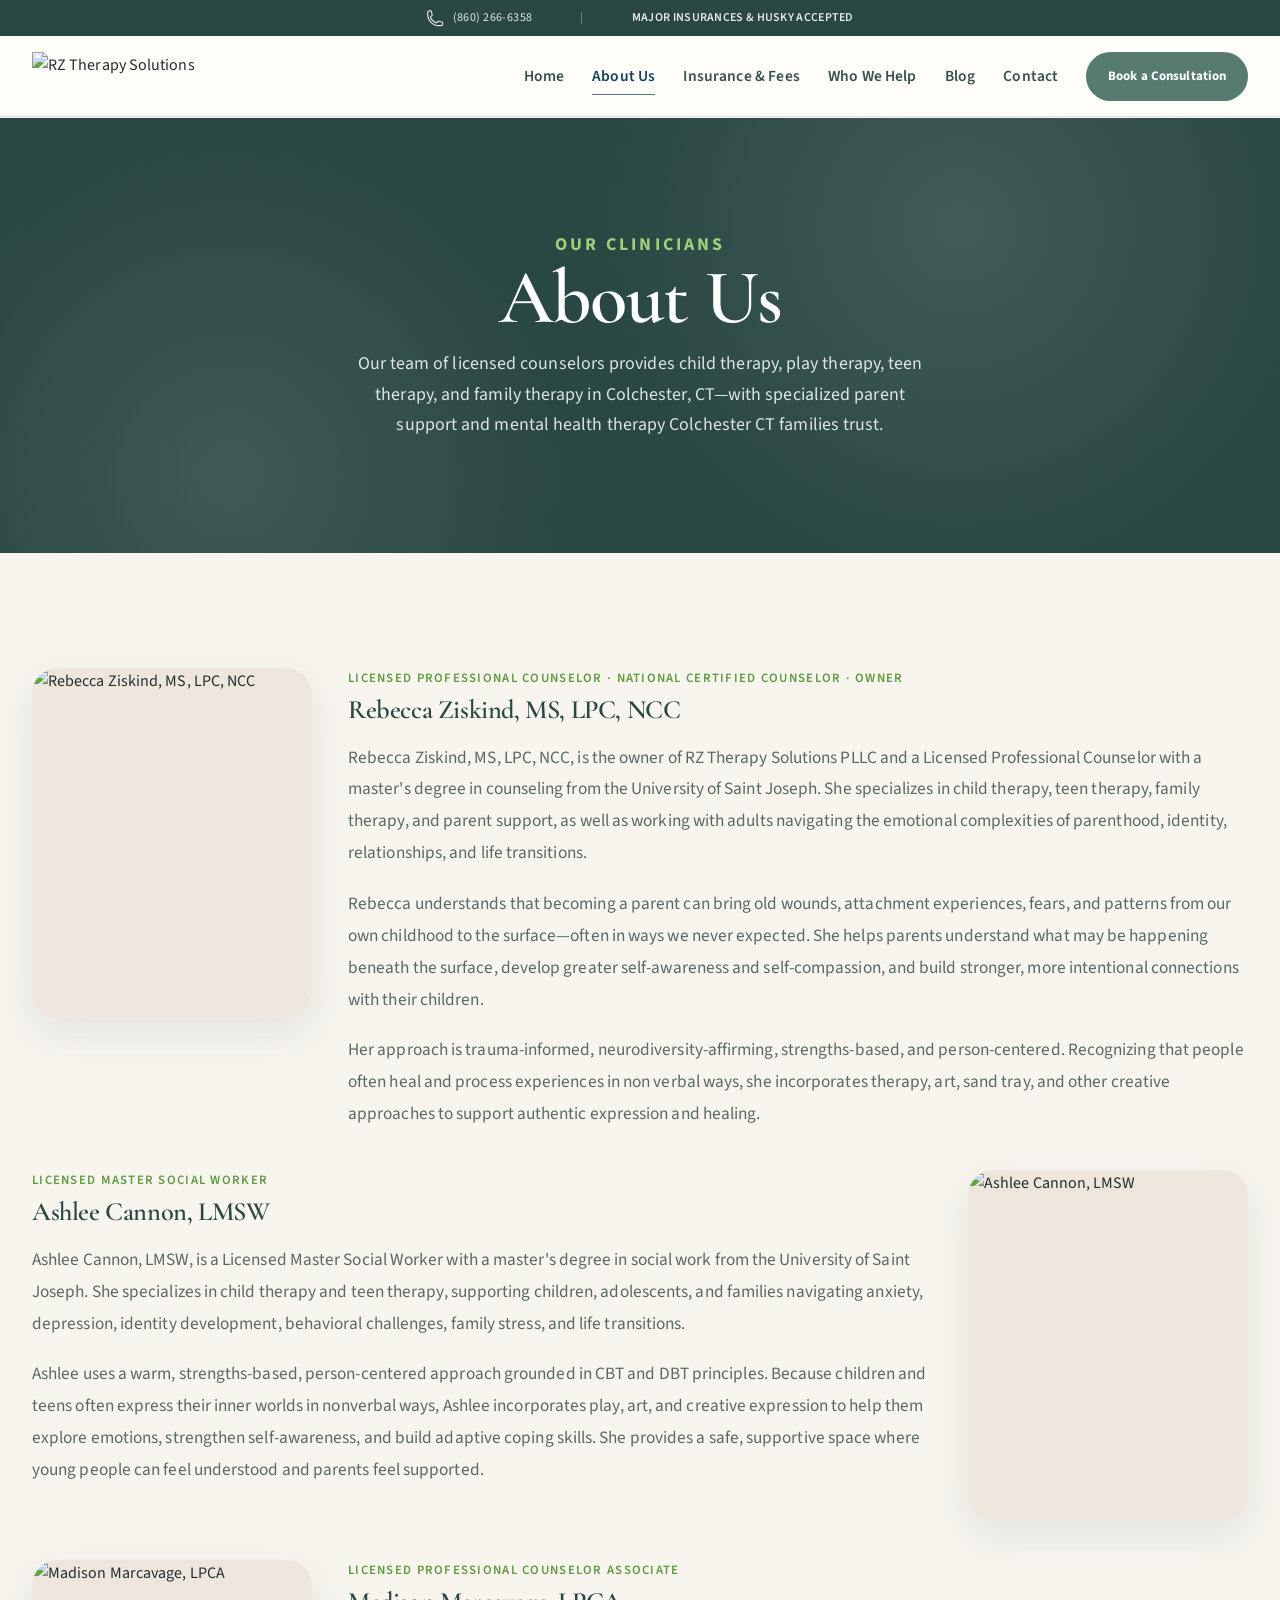
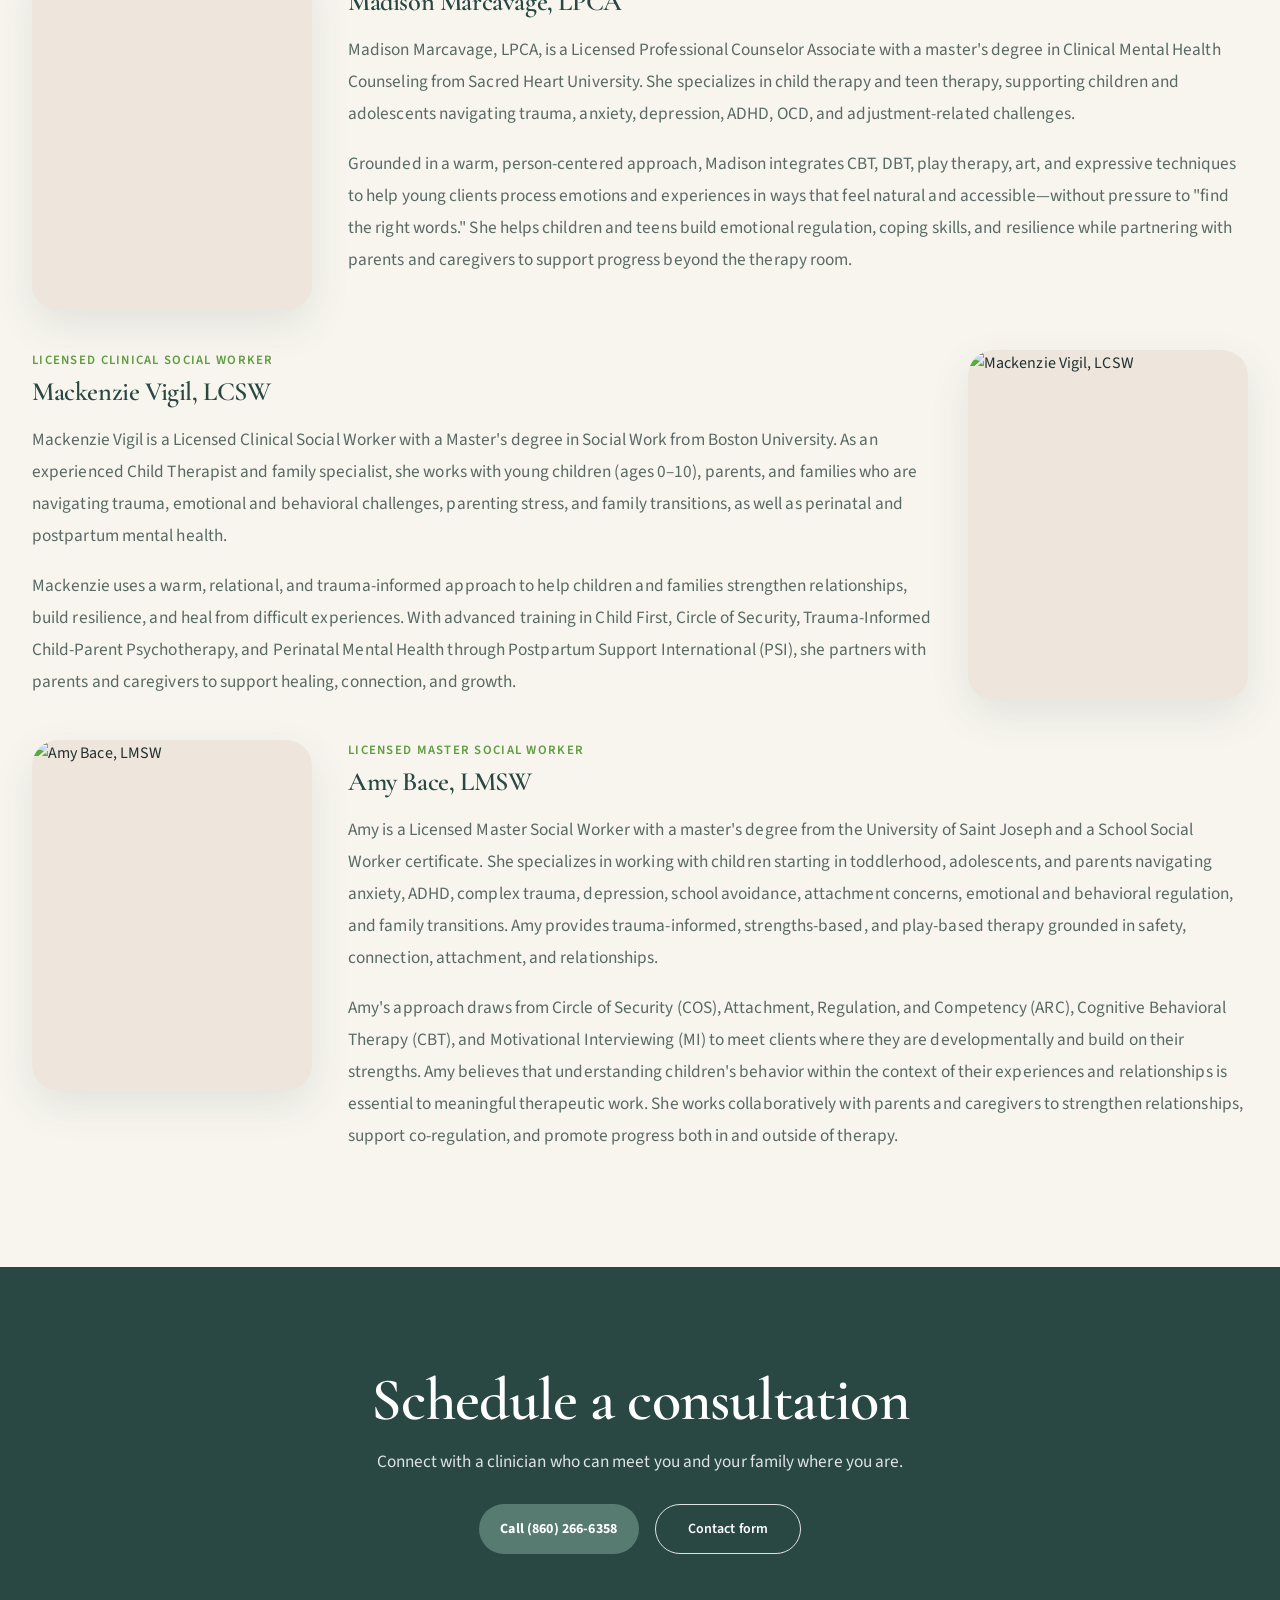
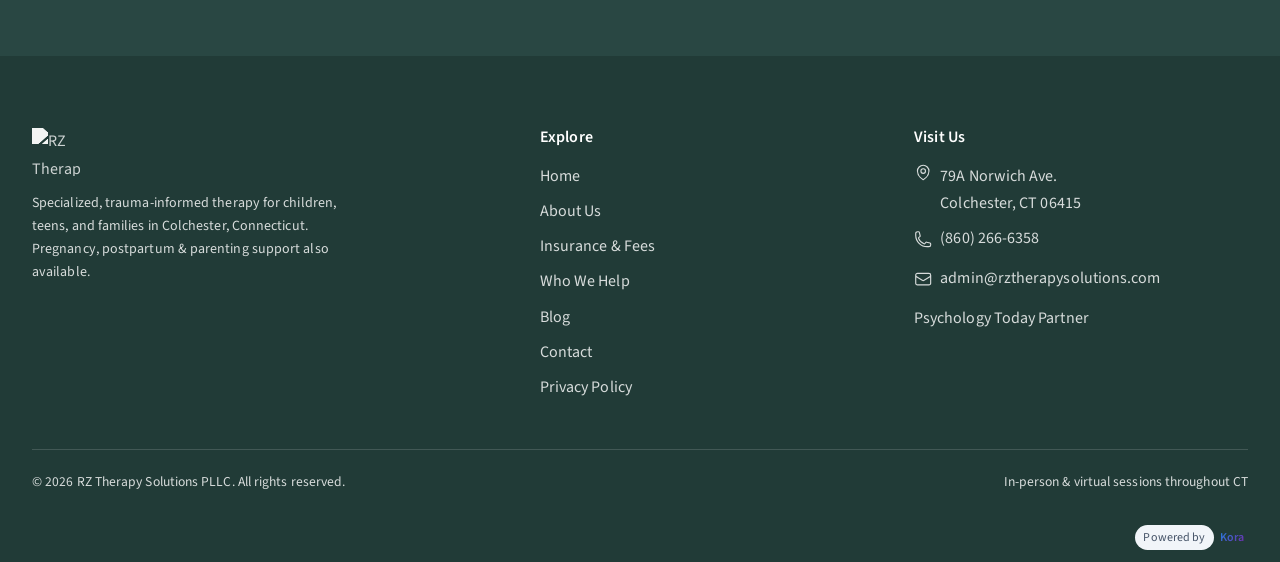
==== about-us.html @ c1f8d1e4 "Agent V2 website edit" ====
<!DOCTYPE html>

<html lang="en">
<head>
<!-- KORA_TRACKING_GTM_HEAD_START -->
<!-- Google Tag Manager -->
<script>(function(w,d,s,l,i){w[l]=w[l]||[];w[l].push({'gtm.start':
new Date().getTime(),event:'gtm.js'});var f=d.getElementsByTagName(s)[0],
j=d.createElement(s),dl=l!='dataLayer'?'&l='+l:'';j.async=true;j.src=
'https://www.googletagmanager.com/gtm.js?id='+i+dl;f.parentNode.insertBefore(j,f);
})(window,document,'script','dataLayer','GTM-NBJJ2HQS');</script>
<!-- End Google Tag Manager -->
<!-- KORA_TRACKING_GTM_HEAD_END -->

<meta charset="utf-8"/>
<meta content="width=device-width, initial-scale=1.0" name="viewport"/>
<title>About Our Therapists | Child &amp; Teen Therapy Specialists Colchester CT | RZ Therapy Solutions</title>
<meta content="Meet Rebecca Ziskind, LPC and our team of child, teen, and family therapists in Colchester, CT. Play therapy, ADHD, trauma &amp; parent support specialists." name="description"/>
<meta content="Child Therapist, Child Therapy, Play Therapy, Child Therapist in Connecticut, Child Therapist Colchester CT, Teen Therapy, Teen Therapist, Family Therapy, Parent Support, Anxiety Therapy for Children, ADHD Therapy for Children, Trauma Therapy for Children, Emotional Regulation Therapy, Behavioral Therapy for Children, Child Anxiety Therapist, Autism / Neurodiversity Affirming Therapy, Attachment Therapy for Children and Families, Parenting Support / Parenting Therapy, Child and Adolescent Therapist, Mental Health Therapy Colchester CT" name="keywords"/>
<meta content="RZ Therapy Solutions PLLC" name="author"/>
<meta content="index, follow, max-image-preview:large, max-snippet:-1, max-video-preview:-1" name="googlebot"/>
<meta content="#11425e" name="theme-color"/>
<meta content="US-CT" name="geo.region"/>
<meta content="Colchester" name="geo.placename"/>
<meta content="41.575021;-72.332254" name="geo.position"/>
<meta content="41.575021, -72.332254" name="ICBM"/>
<meta content="website" property="og:type"/>
<meta content="RZ Therapy Solutions" property="og:site_name"/>
<meta content="en_US" property="og:locale"/>
<meta content="About Our Clinicians | Child &amp; Teen Therapy Specialists | RZ Therapy Solutions" property="og:title"/>
<meta content="Meet our licensed therapists specializing in child &amp; teen therapy, play therapy, CCPT, CPP, CBT, and family counseling in Colchester, Connecticut." property="og:description"/>
<meta content="https://quseprdus1.blob.core.windows.net/kora-business-images/user-media/23dcfa31-7f3c-4bb3-9e20-6efd0b39302b/de8c94d8-887e-4625-825f-ec262dbc28df/1785749225_0rnelf.png" property="og:image"/>
<meta content="About Our Clinicians | RZ Therapy Solutions Colchester, CT" property="og:image:alt"/>
<meta content="summary_large_image" name="twitter:card"/>
<meta content="About Our Clinicians | Child &amp; Teen Therapy Specialists | RZ Therapy Solutions" name="twitter:title"/>
<meta content="Meet our licensed therapists specializing in child &amp; teen therapy, play therapy, CCPT, CPP, CBT, and family counseling in Colchester, Connecticut." name="twitter:description"/>
<meta content="https://quseprdus1.blob.core.windows.net/kora-business-images/user-media/23dcfa31-7f3c-4bb3-9e20-6efd0b39302b/de8c94d8-887e-4625-825f-ec262dbc28df/1785749225_0rnelf.png" name="twitter:image"/>
<link href="assets/styles.css" rel="stylesheet"/>
<link href="assets/site.css" rel="stylesheet"/>
<link href="assets/premium.css" rel="stylesheet"/>
<script type="application/ld+json">{
  "@context": "https://schema.org",
  "@type": "WebPage",
  "name": "About Our Therapists | LPC Team in Colchester, CT | RZ Therapy Solutions",
  "description": "Meet Rebecca Ziskind, LPC and the RZ Therapy Solutions team—licensed counselors for children, teens, adults & families in Colchester, CT.",
  "isPartOf": {
    "@type": "WebSite",
    "name": "RZ Therapy Solutions"
  }
}</script>
<script type="application/ld+json">
{
  "@context": "https://schema.org",
  "@type": "BreadcrumbList",
  "itemListElement": [
    {
      "@type": "ListItem",
      "position": 1,
      "name": "Home",
      "item": "https://rztherapysolutions.com/"
    },
    {
      "@type": "ListItem",
      "position": 2,
      "name": "About Us",
      "item": "https://rztherapysolutions.com/about-us"
    }
  ]
}
  </script>
<!-- KORA_GOOGLE_FONTS_START -->
<link rel="preconnect" href="https://fonts.googleapis.com">
<link rel="preconnect" href="https://fonts.gstatic.com" crossorigin>
<link rel="preload" as="style" href="https://fonts.googleapis.com/css2?family=Cormorant+Garamond:wght@400;600;700&amp;family=Source+Sans+3:wght@400;600;700&amp;display=swap" onload="this.onload=null;this.rel='stylesheet'">
<noscript><link rel="stylesheet" href="https://fonts.googleapis.com/css2?family=Cormorant+Garamond:wght@400;600;700&amp;family=Source+Sans+3:wght@400;600;700&amp;display=swap"></noscript>
<!-- KORA_GOOGLE_FONTS_END -->
<link href="https://rztherapysolutions.com/about-us" rel="canonical"/><meta content="https://rztherapysolutions.com/about-us" property="og:url"/>

</link></link><!-- KORA_FAVICON_START -->
<link href="https://quseprdus1.blob.core.windows.net/kora-business-images/user-media/23dcfa31-7f3c-4bb3-9e20-6efd0b39302b/de8c94d8-887e-4625-825f-ec262dbc28df/1785749225_0rnelf.png" rel="icon" type="image/png"/>
<link href="https://quseprdus1.blob.core.windows.net/kora-business-images/user-media/23dcfa31-7f3c-4bb3-9e20-6efd0b39302b/de8c94d8-887e-4625-825f-ec262dbc28df/1785749225_0rnelf.png" rel="apple-touch-icon"/>
<!-- KORA_FAVICON_END -->
</head>
<body data-page="about">
<a class="sr-only" href="#main-content">Skip to main content</a>
<header class="site-header">
<div class="top-bar py-2 px-4" style="display:block!important;visibility:visible!important;">
<div class="max-w-7xl mx-auto flex items-center justify-center gap-x-10 gap-y-1 flex-wrap text-center">
<a class="inline-flex items-center gap-2" href="tel:+18602666358">
<svg aria-hidden="true" class="icon icon-sm" fill="none" stroke="currentColor" stroke-width="1.5" viewbox="0 0 24 24" xmlns="http://www.w3.org/2000/svg"><path d="M2.25 6.75c0 8.284 6.716 15 15 15h2.25a2.25 2.25 0 002.25-2.25v-1.372c0-.516-.351-.966-.852-1.091l-4.423-1.106c-.44-.11-.902.055-1.173.417l-.97 1.293c-.282.376-.769.542-1.21.38a12.035 12.035 0 01-7.143-7.143c-.162-.441.004-.928.38-1.21l1.293-.97c.363-.271.527-.734.417-1.173L6.963 3.102a1.125 1.125 0 00-1.091-.852H4.5A2.25 2.25 0 002.25 4.5v2.25z" stroke-linecap="round" stroke-linejoin="round"></path></svg>
(860) 266-6358</a>
<span aria-hidden="true" class="top-bar__sep" style="padding-inline:0.5rem;">|</span>
<span class="inline-flex items-center gap-2 font-semibold uppercase tracking-wide">Major Insurances &amp; Husky Accepted</span>
</div>
</div>
<nav aria-label="Main navigation" class="navbar" id="navbar">
<div class="max-w-7xl mx-auto px-4 sm:px-6 lg:px-8">
<div class="navbar-inner flex justify-between items-center">
<a aria-label="RZ Therapy Solutions Home" class="flex items-center" href="index.html">
<img alt="RZ Therapy Solutions" class="header-logo" decoding="async" height="50" loading="eager" src="https://quseprdus1.blob.core.windows.net/kora-business-images/user-media/23dcfa31-7f3c-4bb3-9e20-6efd0b39302b/de8c94d8-887e-4625-825f-ec262dbc28df/1785749217_ldwv6t.png" width="200"/>
</a>
<div class="hidden lg:flex items-center gap-1">
<a class="nav-link px-3 py-2" data-nav="home" href="index.html">Home</a>
<a class="nav-link px-3 py-2 is-active" data-nav="about" href="about-us.html">About Us</a>
<a class="nav-link px-3 py-2" data-nav="information" href="information.html">Insurance &amp; Fees</a>
<a class="nav-link px-3 py-2" data-nav="who-we-help" href="who-we-help.html">Who We Help</a>
<a class="nav-link px-3 py-2" data-nav="blog" href="blog.html">Blog</a>
<a class="nav-link px-3 py-2" data-nav="contact" href="contact.html">Contact</a>
<a class="btn-accent nav-cta ml-3" href="https://docs.google.com/forms/d/e/1FAIpQLSfF6zuo5ClGjlwm2CaCrw7qUr3ugqIcCNRwfdNCmj_59zuRsg/viewform" rel="noopener noreferrer" target="_blank">Book a Consultation</a>
</div>
<button aria-label="Open menu" class="lg:hidden text-brand-primary p-2" id="mobile-menu-btn" type="button">
<svg aria-hidden="true" class="icon icon-lg" fill="none" stroke="currentColor" stroke-width="1.5" viewbox="0 0 24 24" xmlns="http://www.w3.org/2000/svg"><path d="M3.75 6.75h16.5M3.75 12h16.5m-16.5 5.25h16.5" stroke-linecap="round" stroke-linejoin="round"></path></svg>
</button>
</div>
</div>
</nav>
</header>
<div aria-hidden="true" class="mobile-menu fixed top-0 right-0 w-80 h-full lg:hidden" id="mobile-menu">
<div class="mobile-menu__panel">
<button aria-label="Close menu" class="mobile-menu__close text-brand-primary" id="close-menu-btn" type="button">
<svg aria-hidden="true" class="icon icon-lg" fill="none" stroke="currentColor" stroke-width="1.5" viewbox="0 0 24 24" xmlns="http://www.w3.org/2000/svg"><path d="M6 18 18 6M6 6l12 12" stroke-linecap="round" stroke-linejoin="round"></path></svg>
</button>
<nav aria-label="Mobile navigation" class="mobile-menu__nav">
<a class="mobile-menu__link" data-nav="home" href="index.html">Home</a>
<a class="mobile-menu__link is-active" data-nav="about" href="about-us.html">About Us</a>
<a class="mobile-menu__link" data-nav="information" href="information.html">Insurance &amp; Fees</a>
<a class="mobile-menu__link" data-nav="who-we-help" href="who-we-help.html">Who We Help</a>
<a class="mobile-menu__link" data-nav="blog" href="blog.html">Blog</a>
<a class="mobile-menu__link" data-nav="contact" href="contact.html">Contact</a>
<a class="btn-accent text-center mt-6 px-6 py-3 font-semibold" href="https://docs.google.com/forms/d/e/1FAIpQLSfF6zuo5ClGjlwm2CaCrw7qUr3ugqIcCNRwfdNCmj_59zuRsg/viewform" rel="noopener noreferrer" target="_blank">Book a Consultation</a>
<a class="block text-center mt-3 px-6 py-2 text-brand-primary" href="mailto:admin@rztherapysolutions.com">admin@rztherapysolutions.com</a>
</nav>
</div>
</div>
<div aria-hidden="true" class="mobile-overlay fixed inset-0 hidden" id="mobile-overlay"></div>
<main id="main-content">
<header class="page-hero">
<div class="section-inner">
<p class="section-eyebrow" style="color:#9fd07a">Our clinicians</p>
<h1>About Us</h1>
<p>Our team of licensed counselors provides child therapy, play therapy, teen therapy, and family therapy in Colchester, CT—with specialized parent support and mental health therapy Colchester CT families trust.</p>
</div>
</header>
<section class="section-padding bg-soft">
<div class="section-inner team-grid">
<article class="team-member fade-in">
<div class="team-member__photo">
<img alt="Rebecca Ziskind, MS, LPC, NCC" decoding="async" height="500" loading="eager" src="https://quseprdus1.blob.core.windows.net/kora-business-images/user-media/23dcfa31-7f3c-4bb3-9e20-6efd0b39302b/de8c94d8-887e-4625-825f-ec262dbc28df/1785749248_jcb5bd.jpg" width="400"/>
</div>
<div>
<p class="team-member__role">Licensed Professional Counselor · National Certified Counselor · Owner</p>
<h2 class="team-member__name">Rebecca Ziskind, MS, LPC, NCC</h2>
<div class="team-member__bio prose-rz">
<p>Rebecca Ziskind, MS, LPC, NCC, is the owner of RZ Therapy Solutions PLLC and a Licensed Professional Counselor with a master's degree in counseling from the University of Saint Joseph. She specializes in child therapy, teen therapy, family therapy, and parent support, as well as working with adults navigating the emotional complexities of parenthood, identity, relationships, and life transitions.</p>
<p>Rebecca understands that becoming a parent can bring old wounds, attachment experiences, fears, and patterns from our own childhood to the surface—often in ways we never expected. She helps parents understand what may be happening beneath the surface, develop greater self-awareness and self-compassion, and build stronger, more intentional connections with their children.</p>
<p>Her approach is trauma-informed, neurodiversity-affirming, strengths-based, and person-centered. Recognizing that people often heal and process experiences in non verbal ways, she incorporates therapy, art, sand tray, and other creative approaches to support authentic expression and healing.</p>
</div>
</div>
</article>
<article class="team-member team-member--reverse fade-in">
<div class="team-member__photo">
<img alt="Ashlee Cannon, LMSW" decoding="async" height="500" loading="lazy" src="https://quseprdus1.blob.core.windows.net/kora-business-images/user-media/23dcfa31-7f3c-4bb3-9e20-6efd0b39302b/de8c94d8-887e-4625-825f-ec262dbc28df/1785749230_nac9is.jpg" width="400"/>
</div>
<div>
<p class="team-member__role">Licensed Master Social Worker</p>
<h2 class="team-member__name">Ashlee Cannon, LMSW</h2>
<div class="team-member__bio prose-rz">
<p>Ashlee Cannon, LMSW, is a Licensed Master Social Worker with a master's degree in social work from the University of Saint Joseph. She specializes in child therapy and teen therapy, supporting children, adolescents, and families navigating anxiety, depression, identity development, behavioral challenges, family stress, and life transitions.</p>
<p>Ashlee uses a warm, strengths-based, person-centered approach grounded in CBT and DBT principles. Because children and teens often express their inner worlds in nonverbal ways, Ashlee incorporates play, art, and creative expression to help them explore emotions, strengthen self-awareness, and build adaptive coping skills. She provides a safe, supportive space where young people can feel understood and parents feel supported.</p>
</div>
</div>
</article>
<article class="team-member fade-in">
<div class="team-member__photo">
<img alt="Madison Marcavage, LPCA" decoding="async" height="500" loading="lazy" src="https://quseprdus1.blob.core.windows.net/kora-business-images/user-media/23dcfa31-7f3c-4bb3-9e20-6efd0b39302b/de8c94d8-887e-4625-825f-ec262dbc28df/1785749242_42jrnd.jpg" width="400"/>
</div>
<div>
<p class="team-member__role">Licensed Professional Counselor Associate</p>
<h2 class="team-member__name">Madison Marcavage, LPCA</h2>
<div class="team-member__bio prose-rz">
<p>Madison Marcavage, LPCA, is a Licensed Professional Counselor Associate with a master's degree in Clinical Mental Health Counseling from Sacred Heart University. She specializes in child therapy and teen therapy, supporting children and adolescents navigating trauma, anxiety, depression, ADHD, OCD, and adjustment-related challenges.</p>
<p>Grounded in a warm, person-centered approach, Madison integrates CBT, DBT, play therapy, art, and expressive techniques to help young clients process emotions and experiences in ways that feel natural and accessible—without pressure to "find the right words." She helps children and teens build emotional regulation, coping skills, and resilience while partnering with parents and caregivers to support progress beyond the therapy room.</p>
</div>
</div>
</article>
<article class="team-member team-member--reverse fade-in">
<div class="team-member__photo">
<img alt="Mackenzie Vigil, LCSW" decoding="async" height="500" loading="lazy" src="https://quseprdus1.blob.core.windows.net/kora-business-images/user-media/23dcfa31-7f3c-4bb3-9e20-6efd0b39302b/de8c94d8-887e-4625-825f-ec262dbc28df/1785749237_h22kj5.jpg" width="400"/>
</div>
<div>
<p class="team-member__role">Licensed Clinical Social Worker</p>
<h2 class="team-member__name">Mackenzie Vigil, LCSW</h2>
<div class="team-member__bio prose-rz">
<p>Mackenzie Vigil is a Licensed Clinical Social Worker with a Master's degree in Social Work from Boston University. As an experienced Child Therapist and family specialist, she works with young children (ages 0–10), parents, and families who are navigating trauma, emotional and behavioral challenges, parenting stress, and family transitions, as well as perinatal and postpartum mental health.</p>
<p>Mackenzie uses a warm, relational, and trauma-informed approach to help children and families strengthen relationships, build resilience, and heal from difficult experiences. With advanced training in Child First, Circle of Security, Trauma-Informed Child-Parent Psychotherapy, and Perinatal Mental Health through Postpartum Support International (PSI), she partners with parents and caregivers to support healing, connection, and growth.</p>
</div>
</div>
</article>
<article class="team-member fade-in">
<div class="team-member__photo">
<img alt="Amy Bace, LMSW" decoding="async" height="500" loading="lazy" src="https://quseprdus1.blob.core.windows.net/kora-business-images/v2-uploads/23dcfa31-7f3c-4bb3-9e20-6efd0b39302b/cc1644d4-ad0a-4b5e-aac1-2f6a4ac6e03f-image1.png" width="400"/>
</div>
<div>
<p class="team-member__role">Licensed Master Social Worker</p>
<h2 class="team-member__name">Amy Bace, LMSW</h2>
<div class="team-member__bio prose-rz">
<p>Amy is a Licensed Master Social Worker with a master's degree from the University of Saint Joseph and a School Social Worker certificate. She specializes in working with children starting in toddlerhood, adolescents, and parents navigating anxiety, ADHD, complex trauma, depression, school avoidance, attachment concerns, emotional and behavioral regulation, and family transitions. Amy provides trauma-informed, strengths-based, and play-based therapy grounded in safety, connection, attachment, and relationships.</p>
<p>Amy's approach draws from Circle of Security (COS), Attachment, Regulation, and Competency (ARC), Cognitive Behavioral Therapy (CBT), and Motivational Interviewing (MI) to meet clients where they are developmentally and build on their strengths. Amy believes that understanding children's behavior within the context of their experiences and relationships is essential to meaningful therapeutic work. She works collaboratively with parents and caregivers to strengthen relationships, support co-regulation, and promote progress both in and outside of therapy.</p>
</div>
</div>
</article>
</div>
</section>
<section class="section-padding cta-band">
<div class="section-inner fade-in">
<h2 class="section-title">Schedule a consultation</h2>
<p>Connect with a clinician who can meet you and your family where you are.</p>
<div class="flex flex-wrap gap-4 justify-center">
<a class="btn-accent px-8 py-3.5 text-sm font-semibold uppercase tracking-wide" href="tel:+18602666358">Call (860) 266-6358</a>
<a class="btn-outline-light px-8 py-3.5 text-sm font-semibold uppercase tracking-wide" href="contact.html">Contact form</a>
</div>
</div>
</section>
</main>
<footer class="site-footer">
<div class="footer-grid">
<div>
<a aria-label="RZ Therapy Solutions Home" href="index.html">
<img alt="RZ Therapy Solutions" class="footer-logo" decoding="async" height="80" loading="lazy" src="https://quseprdus1.blob.core.windows.net/kora-business-images/user-media/23dcfa31-7f3c-4bb3-9e20-6efd0b39302b/de8c94d8-887e-4625-825f-ec262dbc28df/1785749217_ldwv6t.png" width="80"/>
</a>
<p class="text-sm leading-relaxed max-w-xs">
        Specialized, trauma-informed therapy for children, teens, and families in Colchester, Connecticut. Pregnancy, postpartum &amp; parenting support also available.
      </p>
</div>
<div>
<h2 class="footer-heading">Explore</h2>
<ul class="footer-list">
<li><a href="index.html">Home</a></li>
<li><a href="about-us.html">About Us</a></li>
<li><a href="information.html">Insurance &amp; Fees</a></li>
<li><a href="who-we-help.html">Who We Help</a></li>
<li><a href="blog.html">Blog</a></li>
<li><a href="contact.html">Contact</a></li>
<li><a href="privacy-policy.html">Privacy Policy</a></li>
</ul>
</div>
<div>
<h2 class="footer-heading">Visit Us</h2>
<ul class="footer-list">
<li>
<a class="inline-flex items-start gap-2" href="https://maps.app.goo.gl/sR7ZJt2eWfuPXxVH9" rel="noopener noreferrer" target="_blank">
<svg aria-hidden="true" class="icon icon-sm" fill="none" stroke="currentColor" stroke-width="1.5" viewbox="0 0 24 24" xmlns="http://www.w3.org/2000/svg"><path d="M15 10.5a3 3 0 11-6 0 3 3 0 016 0z" stroke-linecap="round" stroke-linejoin="round"></path><path d="M19.5 10.5c0 7.142-7.5 11.25-7.5 11.25S4.5 17.642 4.5 10.5a7.5 7.5 0 1115 0z" stroke-linecap="round" stroke-linejoin="round"></path></svg>
<span>79A Norwich Ave.<br/>Colchester, CT 06415</span>
</a>
</li>
<li>
<a class="inline-flex items-center gap-2" href="tel:+18602666358">
<svg aria-hidden="true" class="icon icon-sm" fill="none" stroke="currentColor" stroke-width="1.5" viewbox="0 0 24 24" xmlns="http://www.w3.org/2000/svg"><path d="M2.25 6.75c0 8.284 6.716 15 15 15h2.25a2.25 2.25 0 002.25-2.25v-1.372c0-.516-.351-.966-.852-1.091l-4.423-1.106c-.44-.11-.902.055-1.173.417l-.97 1.293c-.282.376-.769.542-1.21.38a12.035 12.035 0 01-7.143-7.143c-.162-.441.004-.928.38-1.21l1.293-.97c.363-.271.527-.734.417-1.173L6.963 3.102a1.125 1.125 0 00-1.091-.852H4.5A2.25 2.25 0 002.25 4.5v2.25z" stroke-linecap="round" stroke-linejoin="round"></path></svg>
            (860) 266-6358
          </a>
</li>
<li>
<a class="inline-flex items-center gap-2" href="mailto:admin@rztherapysolutions.com">
<svg aria-hidden="true" class="icon icon-sm" fill="none" stroke="currentColor" stroke-width="1.5" viewbox="0 0 24 24" xmlns="http://www.w3.org/2000/svg"><path d="M21.75 6.75v10.5a2.25 2.25 0 01-2.25 2.25h-15a2.25 2.25 0 01-2.25-2.25V6.75m19.5 0A2.25 2.25 0 0019.5 4.5h-15a2.25 2.25 0 00-2.25 2.25m19.5 0v.243a2.25 2.25 0 01-1.07 1.916l-7.5 4.615a2.25 2.25 0 01-2.36 0L3.32 8.91a2.25 2.25 0 01-1.07-1.916V6.75" stroke-linecap="round" stroke-linejoin="round"></path></svg>
            admin@rztherapysolutions.com
          </a>
</li>
<li>
<a href="https://www.psychologytoday.com/profile/930087" rel="noopener noreferrer" target="_blank">Psychology Today Partner</a>
</li>
</ul>
</div>
</div>
<div class="site-footer__bottom px-1">
<p>© 2026 RZ Therapy Solutions PLLC. All rights reserved.</p>
<p>In-person &amp; virtual sessions throughout CT</p>
</div>
</footer>
<script defer="" src="js/main.js"></script>

<!-- KORA_TRACKING_EVENTS_START -->
<script>
  window.dataLayer = window.dataLayer || [];

  function trackEvent(eventName, params) {
    window.dataLayer.push(Object.assign({ event: eventName }, params || {}));
  }

  document.addEventListener('DOMContentLoaded', function () {
    function cleanText(value) {
      return (value || '').replace(/\s+/g, ' ').trim();
    }

    function toPath(href) {
      try {
        if (!href) return null;
        var url = new URL(href, window.location.origin);
        return url.pathname || '/';
      } catch (e) {
        return null;
      }
    }

    document.querySelectorAll('button, a').forEach(function (el) {
      el.addEventListener('click', function () {
        var clickId =
          el.getAttribute('data-kora-click-id') ||
          el.getAttribute('data-analytics-id') ||
          el.getAttribute('id') ||
          null;
        var clickLabel =
          el.getAttribute('data-kora-click-label') ||
          cleanText(el.innerText || el.textContent || '') ||
          null;
        var href = el.getAttribute('href') || null;
        trackEvent('button_click', {
          click_id: clickId,
          click_label: clickLabel,
          page_path: window.location.pathname || '/',
          link_url: href,
          element_id: el.getAttribute('id') || null,
          element_class: el.getAttribute('class') || null,
          link_path: toPath(href),
        });
      });
    });
  });
</script>
<!-- KORA_TRACKING_EVENTS_END -->
<!-- KORA_BRANDING_FOOTER_SCRIPT_START -->
<script>
(function () {
  var koraUrl = "https://askkora.ai";
  var muted = "#475569";
  var mutedBg = "#f1f5f9";
  var blue = "#1E88E5";
  var purple = "#7B1FA2";
  var startMarker = 'KORA_' + 'BRANDING_FOOTER_START';
  var endMarker = 'KORA_' + 'BRANDING_FOOTER_END';
  var selector = '[data-kora-branding-footer="true"], .kora-powered-by';

  function removeExisting() {
    document.querySelectorAll(selector).forEach(function (node) {
      if (node && node.parentNode) node.parentNode.removeChild(node);
    });
    var walker = document.createTreeWalker(document.documentElement, NodeFilter.SHOW_COMMENT);
    var comments = [];
    while (walker.nextNode()) {
      if (walker.currentNode.nodeValue.indexOf(startMarker) !== -1 || walker.currentNode.nodeValue.indexOf(endMarker) !== -1) {
        comments.push(walker.currentNode);
      }
    }
    comments.forEach(function (node) {
      if (node && node.parentNode) node.parentNode.removeChild(node);
    });
  }

  function buildBranding() {
    var wrapper = document.createElement('div');
    wrapper.className = 'kora-powered-by';
    wrapper.setAttribute('data-kora-branding-footer', 'true');
    wrapper.style.cssText = 'display:flex;justify-content:flex-end;align-items:center;gap:0.35rem;padding:0.75rem 1rem;font-size:0.75rem;';
    wrapper.innerHTML = '<span style="color:' + muted + ';background:' + mutedBg + ';padding:0.15rem 0.55rem;border-radius:9999px;">Powered by</span>' +
      '<a href="' + koraUrl + '" target="_blank" rel="nofollow noopener noreferrer" style="text-decoration:none;font-weight:600;background:linear-gradient(135deg,' + blue + ',' + purple + ');-webkit-background-clip:text;background-clip:text;-webkit-text-fill-color:transparent">Kora</a>';
    return wrapper;
  }

  function targetFooter(allowFallback) {
    var footer = document.querySelector('footer');
    if (footer) return footer;
    if (!allowFallback) return null;
    return document.getElementById('site-footer') || document.body;
  }

  function placeBranding(allowFallback) {
    var target = targetFooter(allowFallback);
    if (!target) return false;
    removeExisting();
    target.appendChild(document.createComment(' ' + startMarker + ' '));
    target.appendChild(buildBranding());
    target.appendChild(document.createComment(' ' + endMarker + ' '));
    return target.tagName && target.tagName.toLowerCase() === 'footer';
  }

  function start() {
    if (placeBranding(false)) return;
    var observer = new MutationObserver(function () {
      if (placeBranding(false)) observer.disconnect();
    });
    observer.observe(document.documentElement, { childList: true, subtree: true });
    window.setTimeout(function () { observer.disconnect(); placeBranding(true); }, 3000);
  }

  if (document.readyState === 'loading') {
    document.addEventListener('DOMContentLoaded', start);
  } else {
    start();
  }
}());
</script>
<!-- KORA_BRANDING_FOOTER_SCRIPT_END -->
</body>
</html>
---- assets/styles.css ----
/*! tailwindcss v4.2.1 | MIT License | https://tailwindcss.com */
@layer properties{@supports (((-webkit-hyphens:none)) and (not (margin-trim:inline))) or ((-moz-orient:inline) and (not (color:rgb(from red r g b)))){*,:before,:after,::backdrop{--tw-rotate-x:initial;--tw-rotate-y:initial;--tw-rotate-z:initial;--tw-skew-x:initial;--tw-skew-y:initial;--tw-space-y-reverse:0;--tw-border-style:solid;--tw-leading:initial;--tw-font-weight:initial;--tw-tracking:initial;--tw-outline-style:solid}}}@layer theme{:root,:host{--font-sans:ui-sans-serif, system-ui, sans-serif, "Apple Color Emoji", "Segoe UI Emoji", "Segoe UI Symbol", "Noto Color Emoji";--font-mono:ui-monospace, SFMono-Regular, Menlo, Monaco, Consolas, "Liberation Mono", "Courier New", monospace;--spacing:.25rem;--container-xs:20rem;--container-2xl:42rem;--container-3xl:48rem;--container-7xl:80rem;--text-sm:.875rem;--text-sm--line-height:calc(1.25 / .875);--text-lg:1.125rem;--text-lg--line-height:calc(1.75 / 1.125);--text-xl:1.25rem;--text-xl--line-height:calc(1.75 / 1.25);--text-2xl:1.5rem;--text-2xl--line-height:calc(2 / 1.5);--font-weight-semibold:600;--tracking-wide:.025em;--leading-relaxed:1.625;--default-transition-duration:.15s;--default-transition-timing-function:cubic-bezier(.4, 0, .2, 1);--default-font-family:var(--font-sans);--default-mono-font-family:var(--font-mono);--color-brand-primary:#11425e;--color-brand-secondary:#eee6dd;--color-brand-accent:#5f9b40;--color-brand-dark:#1a2f3a;--color-brand-muted:#4a5c66;--color-brand-soft:#f7f3ee;--color-brand-border:#c9bbaa;--font-heading:"Cormorant Garamond", Georgia, "Times New Roman", serif;--font-body:"Source Sans 3", system-ui, sans-serif}}@layer base{*,:after,:before,::backdrop{box-sizing:border-box;border:0 solid;margin:0;padding:0}::file-selector-button{box-sizing:border-box;border:0 solid;margin:0;padding:0}html,:host{-webkit-text-size-adjust:100%;tab-size:4;line-height:1.5;font-family:var(--default-font-family,ui-sans-serif, system-ui, sans-serif, "Apple Color Emoji", "Segoe UI Emoji", "Segoe UI Symbol", "Noto Color Emoji");font-feature-settings:var(--default-font-feature-settings,normal);font-variation-settings:var(--default-font-variation-settings,normal);-webkit-tap-highlight-color:transparent}hr{height:0;color:inherit;border-top-width:1px}abbr:where([title]){-webkit-text-decoration:underline dotted;text-decoration:underline dotted}h1,h2,h3,h4,h5,h6{font-size:inherit;font-weight:inherit}a{color:inherit;-webkit-text-decoration:inherit;-webkit-text-decoration:inherit;-webkit-text-decoration:inherit;text-decoration:inherit}b,strong{font-weight:bolder}code,kbd,samp,pre{font-family:var(--default-mono-font-family,ui-monospace, SFMono-Regular, Menlo, Monaco, Consolas, "Liberation Mono", "Courier New", monospace);font-feature-settings:var(--default-mono-font-feature-settings,normal);font-variation-settings:var(--default-mono-font-variation-settings,normal);font-size:1em}small{font-size:80%}sub,sup{vertical-align:baseline;font-size:75%;line-height:0;position:relative}sub{bottom:-.25em}sup{top:-.5em}table{text-indent:0;border-color:inherit;border-collapse:collapse}:-moz-focusring{outline:auto}progress{vertical-align:baseline}summary{display:list-item}ol,ul,menu{list-style:none}img,svg,video,canvas,audio,iframe,embed,object{vertical-align:middle;display:block}img,video{max-width:100%;height:auto}button,input,select,optgroup,textarea{font:inherit;font-feature-settings:inherit;font-variation-settings:inherit;letter-spacing:inherit;color:inherit;opacity:1;background-color:#0000;border-radius:0}::file-selector-button{font:inherit;font-feature-settings:inherit;font-variation-settings:inherit;letter-spacing:inherit;color:inherit;opacity:1;background-color:#0000;border-radius:0}:where(select:is([multiple],[size])) optgroup{font-weight:bolder}:where(select:is([multiple],[size])) optgroup option{padding-inline-start:20px}::file-selector-button{margin-inline-end:4px}::placeholder{opacity:1}@supports (not ((-webkit-appearance:-apple-pay-button))) or (contain-intrinsic-size:1px){::placeholder{color:currentColor}@supports (color:color-mix(in lab, red, red)){::placeholder{color:color-mix(in oklab, currentcolor 50%, transparent)}}}textarea{resize:vertical}::-webkit-search-decoration{-webkit-appearance:none}::-webkit-date-and-time-value{min-height:1lh;text-align:inherit}::-webkit-datetime-edit{display:inline-flex}::-webkit-datetime-edit-fields-wrapper{padding:0}::-webkit-datetime-edit{padding-block:0}::-webkit-datetime-edit-year-field{padding-block:0}::-webkit-datetime-edit-month-field{padding-block:0}::-webkit-datetime-edit-day-field{padding-block:0}::-webkit-datetime-edit-hour-field{padding-block:0}::-webkit-datetime-edit-minute-field{padding-block:0}::-webkit-datetime-edit-second-field{padding-block:0}::-webkit-datetime-edit-millisecond-field{padding-block:0}::-webkit-datetime-edit-meridiem-field{padding-block:0}::-webkit-calendar-picker-indicator{line-height:1}:-moz-ui-invalid{box-shadow:none}button,input:where([type=button],[type=reset],[type=submit]){appearance:button}::file-selector-button{appearance:button}::-webkit-inner-spin-button{height:auto}::-webkit-outer-spin-button{height:auto}[hidden]:where(:not([hidden=until-found])){display:none!important}}@layer components;@layer utilities{.collapse{visibility:collapse}.invisible{visibility:hidden}.sr-only{clip-path:inset(50%);white-space:nowrap;border-width:0;width:1px;height:1px;margin:-1px;padding:0;position:absolute;overflow:hidden}.absolute{position:absolute}.fixed{position:fixed}.inset-0{inset:calc(var(--spacing) * 0)}.start{inset-inline-start:var(--spacing)}.end{inset-inline-end:var(--spacing)}.top-0{top:calc(var(--spacing) * 0)}.right-0{right:calc(var(--spacing) * 0)}.container{width:100%}@media (min-width:40rem){.container{max-width:40rem}}@media (min-width:48rem){.container{max-width:48rem}}@media (min-width:64rem){.container{max-width:64rem}}@media (min-width:80rem){.container{max-width:80rem}}@media (min-width:96rem){.container{max-width:96rem}}.m-0{margin:calc(var(--spacing) * 0)}.mx-auto{margin-inline:auto}.mt-3{margin-top:calc(var(--spacing) * 3)}.mt-4{margin-top:calc(var(--spacing) * 4)}.mt-6{margin-top:calc(var(--spacing) * 6)}.mt-8{margin-top:calc(var(--spacing) * 8)}.mt-10{margin-top:calc(var(--spacing) * 10)}.mt-12{margin-top:calc(var(--spacing) * 12)}.mt-14{margin-top:calc(var(--spacing) * 14)}.mb-1{margin-bottom:calc(var(--spacing) * 1)}.mb-3{margin-bottom:calc(var(--spacing) * 3)}.mb-4{margin-bottom:calc(var(--spacing) * 4)}.mb-6{margin-bottom:calc(var(--spacing) * 6)}.mb-10{margin-bottom:calc(var(--spacing) * 10)}.mb-12{margin-bottom:calc(var(--spacing) * 12)}.mb-14{margin-bottom:calc(var(--spacing) * 14)}.ml-3{margin-left:calc(var(--spacing) * 3)}.block{display:block}.flex{display:flex}.grid{display:grid}.hidden{display:none}.inline-flex{display:inline-flex}.h-20{height:calc(var(--spacing) * 20)}.h-full{height:100%}.w-80{width:calc(var(--spacing) * 80)}.w-auto{width:auto}.w-full{width:100%}.max-w-2xl{max-width:var(--container-2xl)}.max-w-3xl{max-width:var(--container-3xl)}.max-w-7xl{max-width:var(--container-7xl)}.max-w-xs{max-width:var(--container-xs)}.flex-shrink{flex-shrink:1}.grow{flex-grow:1}.transform{transform:var(--tw-rotate-x,) var(--tw-rotate-y,) var(--tw-rotate-z,) var(--tw-skew-x,) var(--tw-skew-y,)}.resize{resize:both}.flex-wrap{flex-wrap:wrap}.items-center{align-items:center}.items-start{align-items:flex-start}.justify-between{justify-content:space-between}.justify-center{justify-content:center}.gap-1{gap:calc(var(--spacing) * 1)}.gap-2{gap:calc(var(--spacing) * 2)}.gap-4{gap:calc(var(--spacing) * 4)}.gap-6{gap:calc(var(--spacing) * 6)}.gap-12{gap:calc(var(--spacing) * 12)}:where(.space-y-4>:not(:last-child)){--tw-space-y-reverse:0;margin-block-start:calc(calc(var(--spacing) * 4) * var(--tw-space-y-reverse));margin-block-end:calc(calc(var(--spacing) * 4) * calc(1 - var(--tw-space-y-reverse)))}.gap-x-10{column-gap:calc(var(--spacing) * 10)}.gap-y-1{row-gap:calc(var(--spacing) * 1)}.border{border-style:var(--tw-border-style);border-width:1px}.p-2{padding:calc(var(--spacing) * 2)}.p-8{padding:calc(var(--spacing) * 8)}.px-1{padding-inline:calc(var(--spacing) * 1)}.px-3{padding-inline:calc(var(--spacing) * 3)}.px-4{padding-inline:calc(var(--spacing) * 4)}.px-6{padding-inline:calc(var(--spacing) * 6)}.px-7{padding-inline:calc(var(--spacing) * 7)}.px-8{padding-inline:calc(var(--spacing) * 8)}.py-2{padding-block:calc(var(--spacing) * 2)}.py-3{padding-block:calc(var(--spacing) * 3)}.py-3\.5{padding-block:calc(var(--spacing) * 3.5)}.text-center{text-align:center}.font-heading{font-family:var(--font-heading)}.text-2xl{font-size:var(--text-2xl);line-height:var(--tw-leading,var(--text-2xl--line-height))}.text-lg{font-size:var(--text-lg);line-height:var(--tw-leading,var(--text-lg--line-height))}.text-sm{font-size:var(--text-sm);line-height:var(--tw-leading,var(--text-sm--line-height))}.text-xl{font-size:var(--text-xl);line-height:var(--tw-leading,var(--text-xl--line-height))}.leading-relaxed{--tw-leading:var(--leading-relaxed);line-height:var(--leading-relaxed)}.font-semibold{--tw-font-weight:var(--font-weight-semibold);font-weight:var(--font-weight-semibold)}.tracking-wide{--tw-tracking:var(--tracking-wide);letter-spacing:var(--tracking-wide)}.break-all{word-break:break-all}.text-brand-muted{color:var(--color-brand-muted)}.text-brand-primary{color:var(--color-brand-primary)}.uppercase{text-transform:uppercase}.italic{font-style:italic}.underline-offset-2{text-underline-offset:2px}.outline{outline-style:var(--tw-outline-style);outline-width:1px}.transition{transition-property:color,background-color,border-color,outline-color,text-decoration-color,fill,stroke,--tw-gradient-from,--tw-gradient-via,--tw-gradient-to,opacity,box-shadow,transform,translate,scale,rotate,filter,-webkit-backdrop-filter,backdrop-filter,display,content-visibility,overlay,pointer-events;transition-timing-function:var(--tw-ease,var(--default-transition-timing-function));transition-duration:var(--tw-duration,var(--default-transition-duration))}.transition-colors{transition-property:color,background-color,border-color,outline-color,text-decoration-color,fill,stroke,--tw-gradient-from,--tw-gradient-via,--tw-gradient-to;transition-timing-function:var(--tw-ease,var(--default-transition-timing-function));transition-duration:var(--tw-duration,var(--default-transition-duration))}@media (hover:hover){.hover\:text-brand-accent:hover{color:var(--color-brand-accent)}.hover\:text-brand-primary:hover{color:var(--color-brand-primary)}.hover\:underline:hover{text-decoration-line:underline}}@media (min-width:40rem){.sm\:w-auto{width:auto}.sm\:grid-cols-2{grid-template-columns:repeat(2,minmax(0,1fr))}.sm\:px-6{padding-inline:calc(var(--spacing) * 6)}}@media (min-width:64rem){.lg\:flex{display:flex}.lg\:hidden{display:none}.lg\:grid-cols-2{grid-template-columns:repeat(2,minmax(0,1fr))}.lg\:grid-cols-4{grid-template-columns:repeat(4,minmax(0,1fr))}.lg\:gap-16{gap:calc(var(--spacing) * 16)}.lg\:p-10{padding:calc(var(--spacing) * 10)}.lg\:px-8{padding-inline:calc(var(--spacing) * 8)}}}.faq-item__panel{will-change:height;transition:height .45s cubic-bezier(.4,0,.2,1);overflow:hidden}@media (prefers-reduced-motion:reduce){.faq-item__panel{transition:none!important}}@property --tw-rotate-x{syntax:"*";inherits:false}@property --tw-rotate-y{syntax:"*";inherits:false}@property --tw-rotate-z{syntax:"*";inherits:false}@property --tw-skew-x{syntax:"*";inherits:false}@property --tw-skew-y{syntax:"*";inherits:false}@property --tw-space-y-reverse{syntax:"*";inherits:false;initial-value:0}@property --tw-border-style{syntax:"*";inherits:false;initial-value:solid}@property --tw-leading{syntax:"*";inherits:false}@property --tw-font-weight{syntax:"*";inherits:false}@property --tw-tracking{syntax:"*";inherits:false}@property --tw-outline-style{syntax:"*";inherits:false;initial-value:solid}
---- assets/site.css ----
/* Custom site styles — edit here, not in assets/styles.css (that file is Tailwind utilities only).
 * Source of truth for vanilla CSS for this site.
 */

/* ── Base ── */
html {
  scroll-behavior: smooth;
}

body {
  font-family: var(--font-body);
  color: var(--color-brand-dark);
  background-color: var(--color-brand-soft);
  line-height: 1.7;
  -webkit-font-smoothing: antialiased;
  /* Offset fixed header (navbar only on small screens; + top bar on md+) */
  padding-top: 4.5rem;
}

@media (min-width: 768px) {
  body {
    padding-top: 7rem;
  }
}

h1, h2, h3, h4, .font-heading {
  font-family: var(--font-heading);
  font-weight: 600;
  line-height: 1.15;
  letter-spacing: 0.01em;
  color: var(--color-brand-primary);
}

img {
  max-width: 100%;
  height: auto;
}

:focus-visible {
  outline: 2px solid var(--color-brand-accent);
  outline-offset: 3px;
}

.sr-only {
  position: absolute;
  width: 1px;
  height: 1px;
  padding: 0;
  margin: -1px;
  overflow: hidden;
  clip: rect(0, 0, 0, 0);
  white-space: nowrap;
  border-width: 0;
}

.icon {
  display: inline-block;
  vertical-align: middle;
  flex-shrink: 0;
}
.icon-sm { width: 1.15rem; height: 1.15rem; }
.icon-md { width: 1.5rem; height: 1.5rem; }
.icon-lg { width: 1.75rem; height: 1.75rem; }

/* ── Buttons ── */
.btn-primary {
  display: inline-flex;
  align-items: center;
  justify-content: center;
  gap: 0.5rem;
  background-color: var(--color-brand-primary);
  color: #fff;
  border-radius: 2px;
  transition: background-color 0.25s ease, transform 0.2s ease, box-shadow 0.25s ease;
  text-decoration: none;
  border: none;
  cursor: pointer;
  font-family: var(--font-body);
}
.btn-primary:hover {
  background-color: #0d3549;
  box-shadow: 0 8px 24px rgba(17, 66, 94, 0.25);
  transform: translateY(-1px);
}

.btn-accent {
  display: inline-flex;
  align-items: center;
  justify-content: center;
  gap: 0.5rem;
  background-color: var(--color-brand-accent);
  color: #fff;
  border-radius: 2px;
  transition: background-color 0.25s ease, transform 0.2s ease;
  text-decoration: none;
  border: none;
  cursor: pointer;
  font-family: var(--font-body);
}
.btn-accent:hover {
  background-color: #4d8234;
  transform: translateY(-1px);
}

.btn-outline {
  display: inline-flex;
  align-items: center;
  justify-content: center;
  gap: 0.5rem;
  border: 1.5px solid var(--color-brand-primary);
  color: var(--color-brand-primary);
  background: transparent;
  border-radius: 2px;
  transition: all 0.25s ease;
  text-decoration: none;
  cursor: pointer;
  font-family: var(--font-body);
}
.btn-outline:hover {
  background-color: var(--color-brand-primary);
  color: #fff;
}

.btn-outline-light {
  display: inline-flex;
  align-items: center;
  justify-content: center;
  gap: 0.5rem;
  border: 1.5px solid rgba(255, 255, 255, 0.85);
  color: #fff;
  background: transparent;
  border-radius: 2px;
  transition: all 0.25s ease;
  text-decoration: none;
  cursor: pointer;
  font-family: var(--font-body);
}
.btn-outline-light:hover {
  background-color: #fff;
  color: var(--color-brand-primary);
}

/* ── Header (fixed at top, Veda-style) ── */
.site-header {
  position: fixed;
  top: 0;
  left: 0;
  right: 0;
  z-index: 50;
  background: #fff;
  transition: box-shadow 0.35s ease;
}
.site-header.is-scrolled {
  box-shadow: 0 4px 20px rgba(17, 66, 94, 0.1);
}
.top-bar {
  background: var(--color-brand-primary);
  color: rgba(255, 255, 255, 0.92);
  font-size: 0.8125rem;
  letter-spacing: 0.02em;
}
.top-bar__sep {
  opacity: 0.5;
}
@media (min-width: 768px) {
  .top-bar {
    max-height: 3rem;
    overflow: hidden;
    transition: max-height 0.35s ease, padding 0.35s ease, opacity 0.3s ease;
  }
  .site-header.is-scrolled .top-bar {
    max-height: 0;
    padding-top: 0;
    padding-bottom: 0;
    opacity: 0;
    border: 0;
  }
}
.top-bar a {
  color: inherit;
  text-decoration: none;
  transition: color 0.2s ease;
}
.top-bar a:hover { color: #fff; }
.navbar {
  background: #fff;
  border-bottom: 1px solid rgba(201, 187, 170, 0.45);
}
.navbar-inner {
  height: 4.5rem;
  transition: height 0.35s ease;
}
.site-header.is-scrolled .navbar-inner {
  height: 3.75rem;
}
.header-logo {
  display: block;
  height: 2.75rem;
  width: auto;
  max-width: 200px;
  object-fit: contain;
  transition: height 0.35s cubic-bezier(0.22, 1, 0.36, 1),
              max-width 0.35s cubic-bezier(0.22, 1, 0.36, 1);
  transform-origin: left center;
}
.site-header.is-scrolled .header-logo {
  height: 2.25rem;
  max-width: 165px;
}

@media (prefers-reduced-motion: reduce) {
  .site-header,
  .navbar-inner,
  .header-logo,
  .site-header .top-bar {
    transition: none;
  }
}
.nav-link {
  position: relative;
  text-decoration: none;
  font-size: 0.875rem;
  letter-spacing: 0.04em;
  text-transform: uppercase;
  color: var(--color-brand-dark);
  transition: color 0.2s ease;
}
.nav-link:hover,
.nav-link.is-active {
  color: var(--color-brand-primary);
}
.nav-link.is-active::after {
  content: "";
  position: absolute;
  left: 0.75rem;
  right: 0.75rem;
  bottom: 0.25rem;
  height: 2px;
  background: var(--color-brand-accent);
}
.nav-cta {
  font-size: 0.8125rem;
  letter-spacing: 0.05em;
  text-transform: uppercase;
  font-weight: 600;
  padding: 0.65rem 1.25rem;
}
.mobile-menu {
  z-index: 100;
  transform: translateX(100%);
  box-shadow: none;
  visibility: hidden;
  pointer-events: none;
  transition: transform 0.35s cubic-bezier(0.22, 1, 0.36, 1),
              box-shadow 0.35s ease,
              visibility 0.35s ease;
}
.mobile-menu__panel {
  position: relative;
  height: 100%;
  background: #fff;
  padding: 1.5rem;
  box-shadow: -12px 0 40px rgba(17, 66, 94, 0.18);
}
.mobile-menu__close {
  position: absolute;
  top: 1.5rem;
  right: 1.5rem;
  padding: 0.25rem;
  border: 0;
  background: transparent;
  cursor: pointer;
}
.mobile-menu__nav {
  margin-top: 4rem;
  display: flex;
  flex-direction: column;
  gap: 0.25rem;
}
.mobile-menu__link {
  display: block;
  padding: 0.75rem 1rem;
  font-size: 1.125rem;
  color: var(--color-brand-dark);
  text-decoration: none;
  transition: color 0.2s ease;
}
.mobile-menu__link:hover {
  color: var(--color-brand-primary);
}
.mobile-menu.active {
  transform: translateX(0);
  visibility: visible;
  pointer-events: auto;
}
.mobile-overlay {
  z-index: 95;
  background: rgba(0, 0, 0, 0.4);
  transition: opacity 0.3s ease;
}

/* ── Hero ── */
.hero {
  position: relative;
  display: flex;
  align-items: flex-end;
  min-height: calc(100svh - 4.5rem);
  overflow: hidden;
  color: #fff;
}
@media (min-width: 768px) {
  .hero {
    min-height: calc(100svh - 7rem);
  }
}
.hero__media {
  position: absolute;
  inset: 0;
}
.hero__media img {
  width: 100%;
  height: 100%;
  object-fit: cover;
  object-position: center 40%;
  transform: scale(1.04);
  animation: hero-zoom 18s ease-in-out infinite alternate;
}
.hero__media--home img {
  object-position: 50% 68%;
}
@keyframes hero-zoom {
  from { transform: scale(1.04); }
  to { transform: scale(1.1); }
}
.hero__overlay {
  position: absolute;
  inset: 0;
  background:
    linear-gradient(105deg, rgba(17, 66, 94, 0.88) 0%, rgba(17, 66, 94, 0.55) 48%, rgba(17, 66, 94, 0.25) 100%),
    linear-gradient(0deg, rgba(10, 30, 42, 0.55) 0%, transparent 50%);
}
.hero__content {
  position: relative;
  z-index: 2;
  width: 100%;
  max-width: none;
  margin: 0 auto;
  padding: 3.5rem clamp(1.25rem, 4vw, 2rem) 1.75rem;
}
.hero__brand-label {
  font-family: var(--font-body);
  font-size: 0.8rem;
  letter-spacing: 0.16em;
  text-transform: uppercase;
  font-weight: 600;
  color: rgba(255, 255, 255, 0.9);
  margin: 0 0 0.75rem;
  animation: fade-up 0.9s ease both;
}
.hero__brand {
  font-family: var(--font-heading);
  font-size: clamp(2.15rem, 5.5vw, 3.75rem);
  color: #fff;
  font-weight: 500;
  letter-spacing: -0.02em;
  margin: 0 0 1rem;
  max-width: none;
  animation: fade-up 0.9s ease both;
}
.hero__tagline {
  font-size: clamp(1.05rem, 2.2vw, 1.35rem);
  color: rgba(255, 255, 255, 0.92);
  max-width: 36rem;
  margin: 0 0 2rem;
  font-weight: 400;
  animation: fade-up 0.9s 0.12s ease both;
}
.hero__actions {
  display: flex;
  flex-wrap: wrap;
  gap: 0.85rem;
  animation: fade-up 0.9s 0.22s ease both;
}
.hero__actions a {
  padding: 0.9rem 1.75rem;
  font-weight: 600;
  letter-spacing: 0.04em;
  text-transform: uppercase;
  font-size: 0.8125rem;
}

@keyframes fade-up {
  from { opacity: 0; transform: translateY(18px); }
  to { opacity: 1; transform: translateY(0); }
}

/* ── Sections ── */
.section-padding {
  padding: clamp(3.5rem, 8vw, 6.5rem) 1.25rem;
}
.section-inner {
  max-width: 72rem;
  margin: 0 auto;
}
.section-eyebrow {
  display: inline-block;
  font-size: 0.75rem;
  letter-spacing: 0.16em;
  text-transform: uppercase;
  color: var(--color-brand-accent);
  font-weight: 600;
  margin-bottom: 0.75rem;
}
.section-title {
  font-size: clamp(1.85rem, 3.5vw, 2.75rem);
  margin: 0 0 1rem;
}
.section-lead {
  font-size: 1.05rem;
  color: var(--color-brand-muted);
  max-width: 40rem;
  margin: 0 0 2.5rem;
}

.bg-soft { background: var(--color-brand-soft); }
.bg-secondary { background: var(--color-brand-secondary); }
.bg-primary {
  background: var(--color-brand-primary);
  color: #fff;
}
.bg-primary h2,
.bg-primary h3 { color: #fff; }
.bg-primary .section-lead { color: rgba(255, 255, 255, 0.8); }

/* ── Values / approach ── */
.approach-grid {
  display: grid;
  gap: 1.75rem;
}
@media (min-width: 768px) {
  .approach-grid { grid-template-columns: repeat(3, 1fr); }
}
.approach-item {
  padding: 0.25rem 0;
}
.approach-item__icon {
  width: 2.75rem;
  height: 2.75rem;
  display: flex;
  align-items: center;
  justify-content: center;
  color: var(--color-brand-accent);
  margin-bottom: 1rem;
  border: 1px solid rgba(95, 155, 64, 0.35);
  border-radius: 50%;
}
.approach-item h3 {
  font-size: 1.25rem;
  margin: 0 0 0.5rem;
}
.approach-item p {
  margin: 0;
  color: var(--color-brand-muted);
  font-size: 0.95rem;
}

/* ── Who we help ── */
.help-grid {
  display: grid;
  gap: 1.25rem;
  grid-template-columns: repeat(2, 1fr);
}
@media (min-width: 768px) {
  .help-grid { grid-template-columns: repeat(3, 1fr); }
}
.help-item {
  padding: 1.35rem 0;
  border-top: 1px solid var(--color-brand-border);
}
.help-item h3 {
  font-size: 1.1rem;
  margin: 0 0 0.35rem;
  font-family: var(--font-heading);
}
.help-item p {
  margin: 0;
  font-size: 0.9rem;
  color: var(--color-brand-muted);
}

/* ── Team ── */
.team-grid {
  display: grid;
  gap: 2.5rem;
}
.team-member {
  display: grid;
  gap: 1.5rem;
  align-items: start;
}
@media (min-width: 768px) {
  .team-member {
    grid-template-columns: minmax(200px, 280px) 1fr;
    gap: 2.25rem;
  }
  .team-member--reverse {
    direction: rtl;
  }
  .team-member--reverse > * {
    direction: ltr;
  }
}
.team-member__photo {
  position: relative;
  aspect-ratio: 4 / 5;
  overflow: hidden;
  background: var(--color-brand-secondary);
}
.team-member__photo img {
  width: 100%;
  height: 100%;
  object-fit: cover;
  object-position: center top;
  transition: transform 0.6s cubic-bezier(0.22, 1, 0.36, 1);
}
.team-member:hover .team-member__photo img {
  transform: scale(1.04);
}
.team-member__role {
  font-size: 0.8rem;
  letter-spacing: 0.1em;
  text-transform: uppercase;
  color: var(--color-brand-accent);
  font-weight: 600;
  margin: 0 0 0.35rem;
}
.team-member__name {
  font-size: 1.65rem;
  margin: 0 0 1rem;
}
.team-member__bio {
  color: var(--color-brand-muted);
  font-size: 0.975rem;
}

/* ── Gallery masonry ── */
.gallery-grid {
  column-count: 2;
  column-gap: 0.75rem;
}
@media (min-width: 640px) {
  .gallery-grid {
    column-count: 3;
    column-gap: 0.9rem;
  }
}
@media (min-width: 1024px) {
  .gallery-grid {
    column-count: 3;
    column-gap: 1rem;
  }
}
.lightbox-item {
  position: relative;
  display: inline-block;
  width: 100%;
  margin: 0 0 0.75rem;
  break-inside: avoid;
  -webkit-column-break-inside: avoid;
  page-break-inside: avoid;
  padding: 0;
  border: 0;
  background: var(--color-brand-primary);
  cursor: zoom-in;
  overflow: hidden;
  appearance: none;
  -webkit-appearance: none;
  vertical-align: top;
}
@media (min-width: 640px) {
  .lightbox-item { margin-bottom: 0.9rem; }
}
@media (min-width: 1024px) {
  .lightbox-item { margin-bottom: 1rem; }
}
.lightbox-item img {
  display: block;
  width: 100%;
  height: auto;
  object-fit: cover;
  transition: transform 0.5s cubic-bezier(0.22, 1, 0.36, 1), opacity 0.35s ease;
}
.lightbox-item::after {
  content: "";
  position: absolute;
  inset: 0;
  background: rgba(17, 66, 94, 0.4);
  opacity: 0;
  transition: opacity 0.35s ease;
  pointer-events: none;
}
.lightbox-item:hover img,
.lightbox-item:focus-visible img {
  transform: scale(1.06);
  opacity: 0.95;
}
.lightbox-item:hover::after,
.lightbox-item:focus-visible::after {
  opacity: 1;
}
.lightbox-item:focus-visible {
  outline: 2px solid var(--color-brand-accent);
  outline-offset: 2px;
}

/* ── Lightbox overlay ── */
body.lightbox-open { overflow: hidden; }
.lightbox {
  position: fixed;
  inset: 0;
  z-index: 100;
  display: flex;
  align-items: center;
  justify-content: center;
  opacity: 0;
  visibility: hidden;
  transition: opacity 0.35s ease, visibility 0.35s ease;
}
.lightbox.is-open {
  opacity: 1;
  visibility: visible;
}
.lightbox[hidden] { display: none; }
.lightbox.is-open[hidden] { display: flex; }
.lightbox__blur {
  position: absolute;
  inset: 0;
  background-size: cover;
  background-position: center;
  filter: blur(28px) brightness(0.35);
  transform: scale(1.1);
}
.lightbox__stage {
  position: relative;
  z-index: 2;
  max-width: min(92vw, 1100px);
  max-height: 85vh;
  display: flex;
  align-items: center;
  justify-content: center;
}
.lightbox__image {
  max-width: 100%;
  max-height: 85vh;
  object-fit: contain;
  border-radius: 2px;
  box-shadow: 0 24px 64px rgba(0, 0, 0, 0.45);
  opacity: 0;
  transform: scale(0.96);
  transition: opacity 0.35s ease, transform 0.35s ease;
}
.lightbox__image.is-ready {
  opacity: 1;
  transform: scale(1);
}
.lightbox__close,
.lightbox__nav {
  position: absolute;
  z-index: 3;
  background: rgba(255, 255, 255, 0.12);
  border: 1px solid rgba(255, 255, 255, 0.25);
  color: #fff;
  cursor: pointer;
  backdrop-filter: blur(8px);
  transition: background 0.2s ease;
}
.lightbox__close:hover,
.lightbox__nav:hover {
  background: rgba(255, 255, 255, 0.22);
}
.lightbox__close {
  top: 1.25rem;
  right: 1.25rem;
  width: 2.75rem;
  height: 2.75rem;
  font-size: 1.75rem;
  line-height: 1;
  border-radius: 2px;
}
.lightbox__nav {
  top: 50%;
  transform: translateY(-50%);
  width: 2.75rem;
  height: 2.75rem;
  border-radius: 2px;
  display: flex;
  align-items: center;
  justify-content: center;
}
.lightbox__nav--prev { left: 1rem; }
.lightbox__nav--next { right: 1rem; }
.lightbox__nav-icon {
  width: 0.65rem;
  height: 0.65rem;
  border-top: 2px solid #fff;
  border-right: 2px solid #fff;
  display: block;
}
.lightbox__nav--prev .lightbox__nav-icon { transform: rotate(-135deg); }
.lightbox__nav--next .lightbox__nav-icon { transform: rotate(45deg); }
.lightbox.is-single .lightbox__nav { display: none; }
.lightbox__counter {
  position: absolute;
  bottom: 1.5rem;
  left: 50%;
  transform: translateX(-50%);
  z-index: 3;
  color: rgba(255, 255, 255, 0.85);
  font-size: 0.875rem;
  letter-spacing: 0.08em;
}

/* ── CTA band ── */
.cta-band {
  position: relative;
  overflow: hidden;
  text-align: center;
  background:
    linear-gradient(135deg, rgba(17, 66, 94, 0.94), rgba(17, 66, 94, 0.88)),
    var(--color-brand-primary);
  color: #fff;
}
.cta-band h2 { color: #fff; }
.cta-band p { color: rgba(255, 255, 255, 0.85); max-width: 34rem; margin: 0 auto 1.75rem; }

/* ── Contact form ── */
.form-grid {
  display: grid;
  gap: 1.15rem;
}
@media (min-width: 640px) {
  .form-grid--2 { grid-template-columns: 1fr 1fr; }
}
.form-field label {
  display: block;
  font-size: 0.8rem;
  letter-spacing: 0.06em;
  text-transform: uppercase;
  font-weight: 600;
  color: var(--color-brand-primary);
  margin-bottom: 0.4rem;
}
.form-field input,
.form-field textarea,
.form-field select {
  width: 100%;
  padding: 0.8rem 1rem;
  border: 1px solid var(--color-brand-border);
  border-radius: 2px;
  background: #fff;
  font-family: var(--font-body);
  font-size: 1rem;
  color: var(--color-brand-dark);
  transition: border-color 0.2s ease, box-shadow 0.2s ease;
}
.form-field input:focus,
.form-field textarea:focus {
  outline: none;
  border-color: var(--color-brand-primary);
  box-shadow: 0 0 0 3px rgba(17, 66, 94, 0.12);
}
.form-status {
  display: none;
  margin-top: 0.75rem;
  font-size: 0.9rem;
}
.form-status.is-visible { display: block; }
.form-status--error { color: #b42318; }
.form-status--success { color: var(--color-brand-accent); }
.form-status--neutral { color: var(--color-brand-muted); }
.g-recaptcha-scale {
  overflow: hidden;
  max-width: 100%;
}

/* ── Blog cards ── */
.blog-grid {
  display: grid;
  gap: 2.25rem;
}
@media (min-width: 768px) {
  .blog-grid { grid-template-columns: repeat(2, 1fr); gap: 2.5rem 2rem; }
}
.blog-card {
  display: flex;
  flex-direction: column;
  color: inherit;
  transition: transform 0.3s ease;
  height: 100%;
}
.blog-card:hover { transform: translateY(-4px); }
.blog-card__media {
  display: block;
  overflow: hidden;
  aspect-ratio: 16 / 10;
  background: var(--color-brand-primary);
  text-decoration: none;
}
.blog-card__media img {
  width: 100%;
  height: 100%;
  object-fit: cover;
  display: block;
  transition: transform 0.45s ease;
}
.blog-card:hover .blog-card__media img {
  transform: scale(1.04);
}
.blog-card__body {
  display: flex;
  flex-direction: column;
  flex: 1;
  padding: 1.35rem 0 0.25rem;
  border-top: none;
}
.blog-card__date {
  font-size: 0.75rem;
  letter-spacing: 0.1em;
  text-transform: uppercase;
  color: var(--color-brand-accent);
  font-weight: 600;
  margin: 0 0 0.65rem;
}
.blog-card__title {
  font-family: var(--font-heading);
  font-size: clamp(1.2rem, 2.2vw, 1.4rem);
  font-weight: 600;
  line-height: 1.3;
  margin: 0 0 0.5rem;
  color: var(--color-brand-primary);
  transition: color 0.2s ease;
}
.blog-card__title a {
  color: inherit;
  text-decoration: none;
}
.blog-card:hover .blog-card__title { color: var(--color-brand-accent); }
.blog-card__subtitle {
  font-size: 0.9rem;
  font-weight: 600;
  color: var(--color-brand-primary);
  opacity: 0.72;
  margin: 0 0 0.75rem;
  line-height: 1.4;
}
.blog-card__excerpt {
  color: var(--color-brand-muted);
  font-size: 0.95rem;
  line-height: 1.65;
  margin: 0 0 1.15rem;
  flex: 1;
}
.blog-card__read {
  display: inline-flex;
  align-items: center;
  gap: 0.35rem;
  align-self: flex-start;
  font-size: 0.85rem;
  font-weight: 700;
  letter-spacing: 0.06em;
  text-transform: uppercase;
  color: var(--color-brand-accent);
  text-decoration: none;
  border-bottom: 2px solid transparent;
  padding-bottom: 0.1rem;
  transition: border-color 0.2s ease, color 0.2s ease;
}
.blog-card__read:hover {
  border-bottom-color: var(--color-brand-accent);
  color: var(--color-brand-primary);
}

/* ── Blog article detail ── */
.blog-article-hero {
  max-width: 60rem;
}
.blog-article-hero h1 {
  font-size: clamp(1.65rem, 3.5vw, 2.35rem);
  line-height: 1.25;
}
.blog-article {
  max-width: 46rem;
  margin-inline: auto;
}
.blog-article__figure {
  margin: 0 0 2.25rem;
  overflow: hidden;
  aspect-ratio: 16 / 9;
  background: var(--color-brand-primary);
}
.blog-article__figure img {
  width: 100%;
  height: 100%;
  object-fit: cover;
  display: block;
}
.blog-article__inline {
  margin: 2.25rem 0;
  overflow: hidden;
  aspect-ratio: 16 / 10;
  background: color-mix(in srgb, var(--color-brand-primary) 8%, transparent);
}
.blog-article__inline img {
  width: 100%;
  height: 100%;
  object-fit: cover;
  display: block;
}
.blog-article__body {
  color: var(--color-brand-muted);
  font-size: 1.05rem;
  line-height: 1.75;
}
.blog-article__body .blog-lead {
  font-size: 1.15rem;
  line-height: 1.7;
  color: var(--color-brand-dark);
  margin: 0 0 1.5rem;
}
.blog-article__body h2 {
  font-family: var(--font-heading);
  font-size: clamp(1.35rem, 2.5vw, 1.65rem);
  color: var(--color-brand-primary);
  margin: 2.5rem 0 1rem;
  line-height: 1.3;
  font-weight: 600;
}
.blog-article__body h3 {
  font-family: var(--font-heading);
  font-size: 1.15rem;
  color: var(--color-brand-primary);
  margin: 1.85rem 0 0.65rem;
  font-weight: 600;
  line-height: 1.35;
}
.blog-article__body p {
  margin: 0 0 1.2rem;
}
.blog-article__body strong {
  color: var(--color-brand-dark);
  font-weight: 600;
}
.blog-article__body em {
  font-style: italic;
  color: var(--color-brand-dark);
}
.blog-article__body ul,
.blog-article__body ol {
  margin: 0 0 1.4rem;
  padding-left: 1.25rem;
}
.blog-article__body li {
  margin-bottom: 0.5rem;
  padding-left: 0.25rem;
}
.blog-article__body li::marker {
  color: var(--color-brand-accent);
}
.blog-article__cta {
  margin: 1.75rem 0 2rem;
}
.blog-article__footer {
  display: flex;
  flex-wrap: wrap;
  gap: 0.85rem;
  margin-top: 3rem;
  padding-top: 2rem;
  border-top: 1px solid var(--color-brand-border);
}

/* ── Info lists ── */
.info-list {
  list-style: none;
  padding: 0;
  margin: 0;
}
.info-list li {
  position: relative;
  padding: 0.65rem 0 0.65rem 1.5rem;
  color: var(--color-brand-muted);
  border-bottom: 1px solid rgba(201, 187, 170, 0.5);
}
.info-list li::before {
  content: "";
  position: absolute;
  left: 0;
  top: 1.1rem;
  width: 0.5rem;
  height: 0.5rem;
  border-radius: 50%;
  background: var(--color-brand-accent);
}

/* ── Footer ── */
.site-footer {
  background: var(--color-brand-primary);
  color: rgba(255, 255, 255, 0.82);
  padding: 3.5rem 1.25rem 0;
}
.site-footer a {
  color: rgba(255, 255, 255, 0.82);
  text-decoration: none;
  transition: color 0.2s ease;
}
.site-footer a:hover { color: #fff; }
.footer-grid {
  max-width: 72rem;
  margin: 0 auto;
  display: grid;
  gap: 2.5rem;
}
@media (min-width: 768px) {
  .footer-grid {
    grid-template-columns: 1.4fr 1fr 1fr;
  }
}
.footer-logo {
  height: 3rem;
  width: auto;
  margin-bottom: 1rem;
  filter: brightness(0) invert(1);
  opacity: 0.95;
}
.footer-heading {
  color: #fff !important;
  font-size: 1rem;
  letter-spacing: 0.08em;
  text-transform: uppercase;
  margin: 0 0 1rem;
  font-family: var(--font-body) !important;
  font-weight: 600;
}
.footer-list {
  list-style: none;
  padding: 0;
  margin: 0;
}
.footer-list li { margin-bottom: 0.5rem; }
.site-footer__bottom {
  max-width: 72rem;
  margin: 2.5rem auto 0;
  padding: 1.25rem 0;
  border-top: 1px solid rgba(255, 255, 255, 0.15);
  display: flex;
  flex-wrap: wrap;
  gap: 1rem;
  justify-content: space-between;
  font-size: 0.85rem;
}

/* ── Animations ── */
.fade-in {
  opacity: 0;
  transform: translateY(22px);
  transition: opacity 0.7s cubic-bezier(0.22, 1, 0.36, 1), transform 0.7s cubic-bezier(0.22, 1, 0.36, 1);
  will-change: opacity, transform;
}
.fade-in.is-visible {
  opacity: 1;
  transform: translateY(0);
  will-change: auto;
}
.blog-article__block {
  /* Wrapper only used for scroll reveal — no visual chrome */
  display: block;
}
@media (prefers-reduced-motion: reduce) {
  .fade-in {
    opacity: 1;
    transform: none;
    transition: none;
    will-change: auto;
  }
  .faq-item__panel,
  .faq-item__icon::before,
  .faq-item__icon::after {
    transition: none !important;
  }
}

/* ── Page hero (inner pages) ── */
.page-hero {
  position: relative;
  display: flex;
  align-items: center;
  justify-content: center;
  text-align: center;
  background: var(--color-brand-primary);
  color: #fff;
  /* Shared height: content + this padding (both photo and solid heroes) */
  padding: clamp(3rem, 8vw, 5rem) clamp(1.25rem, 4vw, 2rem);
  overflow: hidden;
  min-height: 0;
}
.page-hero::before {
  content: "";
  position: absolute;
  inset: 0;
  background:
    radial-gradient(ellipse at 80% 20%, rgba(95, 155, 64, 0.2), transparent 55%),
    radial-gradient(ellipse at 10% 90%, rgba(238, 230, 221, 0.08), transparent 50%);
}
.page-hero .section-inner {
  position: relative;
  z-index: 1;
  width: 100%;
  display: flex;
  flex-direction: column;
  align-items: center;
  text-align: center;
}
.page-hero h1 {
  color: #fff;
  font-size: clamp(2rem, 4vw, 3rem);
  margin: 0 0 0.75rem;
}
.page-hero p {
  color: rgba(255, 255, 255, 0.85);
  max-width: 36rem;
  margin: 0 auto;
  font-size: 1.05rem;
}
.page-hero .section-eyebrow {
  margin-left: auto;
  margin-right: auto;
}

/* ── Prose ── */
.prose-rz {
  color: var(--color-brand-muted);
  font-size: 1rem;
}
.prose-rz p { margin: 0 0 1.15rem; }
.prose-rz p:last-child { margin-bottom: 0; }
.prose-rz strong { color: var(--color-brand-dark); }

#gallery,
#contact,
#about {
  scroll-margin-top: 6rem;
}

/* Quote block */
.owner-quote {
  position: relative;
  padding: 1.5rem 0 0;
  margin-top: 1.5rem;
  border-top: 1px solid var(--color-brand-border);
  font-family: var(--font-heading);
  font-size: 1.15rem;
  color: var(--color-brand-primary);
  font-style: italic;
}
.owner-quote__attr {
  display: block;
  margin-top: 0.75rem;
  font-style: normal;
  font-family: var(--font-body);
  font-size: 0.85rem;
  letter-spacing: 0.06em;
  text-transform: uppercase;
  color: var(--color-brand-muted);
  font-weight: 600;
}

.insurance-pills {
  display: flex;
  flex-wrap: wrap;
  gap: 0.65rem;
}
.insurance-pills span {
  padding: 0.45rem 0.9rem;
  background: #fff;
  border: 1px solid var(--color-brand-border);
  font-size: 0.875rem;
  color: var(--color-brand-primary);
  font-weight: 500;
}

/* Google Maps embed */
.map-embed {
  position: relative;
  width: 100%;
  overflow: hidden;
  border: 1px solid var(--color-brand-border);
  background: var(--color-brand-secondary);
  aspect-ratio: 16 / 9;
  min-height: 280px;
}
.map-embed iframe {
  position: absolute;
  inset: 0;
  width: 100%;
  height: 100%;
  border: 0;
  display: block;
}

/* Page hero with photo — same height token as solid .page-hero */
.page-hero--photo {
  position: relative;
  display: flex;
  align-items: center;
  justify-content: center;
  text-align: center;
  /* Inherit shared page-hero padding/min-height; no viewport-tall min-height */
  min-height: 0;
  padding: clamp(3rem, 8vw, 5rem) clamp(1.25rem, 4vw, 2rem);
  overflow: hidden;
  background: var(--color-brand-primary);
}
.page-hero--photo::before { display: none; }
.page-hero__media {
  position: absolute;
  inset: 0;
}
.page-hero__media img {
  width: 100%;
  height: 100%;
  object-fit: cover;
  object-position: 50% 68%;
}
.page-hero__overlay {
  position: absolute;
  inset: 0;
  background: linear-gradient(180deg, rgba(17, 66, 94, 0.35) 0%, rgba(17, 66, 94, 0.55) 100%);
}
.page-hero__content {
  position: relative;
  z-index: 1;
  width: 100%;
  max-width: none;
  margin: 0;
  padding: 0;
}
.page-hero--photo h1 {
  color: #fff;
  font-size: clamp(2rem, 4vw, 3rem);
  margin: 0;
  max-width: none;
  width: 100%;
}
.page-hero--photo .btn-accent,
.page-hero--photo .btn-outline-light {
  margin-top: 1.25rem;
}
.page-hero--blog .page-hero__media img {
  object-position: 50% 36%;
}

/* Portrait gallery grid */
.help-photo-grid {
  display: grid;
  grid-template-columns: repeat(2, 1fr);
  gap: 0.55rem;
}
@media (min-width: 768px) {
  .help-photo-grid {
    grid-template-columns: repeat(4, 1fr);
    gap: 0.65rem;
  }
}
.help-photo-grid__item {
  aspect-ratio: 4 / 3;
  margin: 0;
}
.help-photo-grid__item img {
  width: 100%;
  height: 100%;
  object-fit: cover;
}

/* Challenge icons */
.challenge-grid {
  display: grid;
  grid-template-columns: 1fr;
  gap: 2.25rem 1.5rem;
}
@media (min-width: 640px) {
  .challenge-grid {
    grid-template-columns: repeat(3, 1fr);
  }
}
.challenge-item {
  text-align: center;
  padding: 0.25rem 0.5rem;
}
.challenge-item__icon {
  width: 3.25rem;
  height: 3.25rem;
  margin: 0 auto 1rem;
  color: var(--color-brand-accent);
}
.challenge-item__icon svg {
  width: 100%;
  height: 100%;
  display: block;
}
.challenge-item h3 {
  margin: 0;
  font-size: 1rem;
  line-height: 1.4;
  color: var(--color-brand-dark);
  font-family: var(--font-body);
  font-weight: 500;
}

/* FAQ accordion */
.faq-accordion {
  border-top: 1px solid var(--color-brand-border);
}
.faq-item {
  border-bottom: 1px solid var(--color-brand-border);
  background: var(--color-brand-secondary);
}
.faq-item__trigger {
  width: 100%;
  display: flex;
  align-items: center;
  justify-content: space-between;
  gap: 1rem;
  padding: 1.15rem 1.25rem;
  background: transparent;
  border: 0;
  cursor: pointer;
  text-align: left;
  font-family: var(--font-heading);
  font-size: clamp(1rem, 2vw, 1.15rem);
  color: var(--color-brand-accent);
  letter-spacing: 0.02em;
  transition: background 0.2s ease;
}
.faq-item__trigger:hover {
  background: rgba(255, 255, 255, 0.35);
}
.faq-item__icon {
  position: relative;
  width: 1.1rem;
  height: 1.1rem;
  flex-shrink: 0;
}
.faq-item__icon::before,
.faq-item__icon::after {
  content: "";
  position: absolute;
  background: var(--color-brand-accent);
  transition: transform 300ms ease-in-out, opacity 300ms ease-in-out;
}
.faq-item__icon::before {
  top: 50%;
  left: 0;
  right: 0;
  height: 2px;
  transform: translateY(-50%);
}
.faq-item__icon::after {
  left: 50%;
  top: 0;
  bottom: 0;
  width: 2px;
  transform: translateX(-50%);
}
.faq-item.is-open .faq-item__icon::after {
  opacity: 0;
  transform: translateX(-50%) rotate(90deg);
}
.faq-item__panel {
  overflow: hidden;
  transition: height 300ms ease-in-out;
  will-change: height;
}
.faq-item__content {
  padding: 0 1.25rem 1.35rem;
}
.faq-item__content p:first-child {
  margin-top: 0;
}

.review-card {
  background: #fff;
  border-radius: 0.75rem;
  padding: 1.5rem;
  margin: 0;
  box-shadow: 0 1px 3px rgba(0,0,0,0.08);
}
.review-card p {
  margin: 0 0 1rem;
  line-height: 1.6;
}
.review-card cite {
  font-style: normal;
  font-size: 0.85rem;
  opacity: 0.75;
}
.review-card cite a {
  color: var(--color-brand-primary);
}
---- assets/premium.css ----
/* RZ Therapy Solutions — premium redesign layer
   Added as a non-destructive override so existing content and SEO remain intact. */

:root{
  --rz-ink:#20302f;
  --rz-deep:#294743;
  --rz-green:#577b70;
  --rz-sage:#a8bbb2;
  --rz-mist:#edf1ed;
  --rz-cream:#f8f5ef;
  --rz-sand:#e8dfd3;
  --rz-white:#fffdf9;
  --rz-line:rgba(32,48,47,.14);
  --rz-shadow:0 24px 70px rgba(48,66,61,.12);
}

html{scroll-padding-top:7rem}
body{
  background:var(--rz-cream);
  color:var(--rz-ink);
  font-family:"Source Sans 3",system-ui,sans-serif;
  letter-spacing:.005em;
}
h1,h2,h3,h4,.font-heading{
  font-family:"Cormorant Garamond",Georgia,serif;
  color:var(--rz-deep);
  letter-spacing:-.015em;
}
a{transition:color .22s ease,background-color .22s ease,border-color .22s ease,transform .22s ease}

.site-header{
  background:rgba(255,253,249,.94);
  backdrop-filter:blur(16px);
  -webkit-backdrop-filter:blur(16px);
}
.top-bar{
  background:var(--rz-deep);
  color:rgba(255,255,255,.88);
  font-size:.75rem;
  letter-spacing:.035em;
  display:block!important;
  visibility:visible!important;
}
.top-bar .max-w-7xl{
  gap-x:2.5rem;
}
.top-bar__sep{
  padding-inline:0.5rem;
}
@media(max-width:767px){
  .top-bar{
    display:block!important;
    visibility:visible!important;
  }
  .top-bar .max-w-7xl{
    flex-direction:column;
    gap:.4rem;
  }
  .top-bar__sep{
    display:none;
  }
}
.navbar{background:transparent;border-bottom:1px solid var(--rz-line)}
.navbar-inner{height:5rem}
.header-logo{height:3rem;max-width:220px}
.nav-link{
  color:#39504c;
  text-transform:none;
  letter-spacing:.01em;
  font-size:.97rem;
  font-weight:600;
}
.nav-link.is-active::after{height:1px;background:var(--rz-green);bottom:.15rem}
.nav-cta{
  text-transform:none;
  letter-spacing:.01em;
  border-radius:999px;
  padding:.75rem 1.25rem;
}

.btn-primary,.btn-accent{
  border-radius:999px;
  min-height:48px;
  padding:.82rem 1.35rem;
  text-transform:none!important;
  letter-spacing:.01em!important;
  font-weight:700;
  box-shadow:none;
}
.btn-primary{background:var(--rz-deep)}
.btn-primary:hover{background:#1f3935;box-shadow:0 12px 30px rgba(41,71,67,.18)}
.btn-accent{background:var(--rz-green)}
.btn-accent:hover{background:#45665e}
.btn-outline,.btn-outline-light{
  border-radius:999px;
  text-transform:none!important;
  letter-spacing:.01em!important;
  border-width:1px;
}

.hero{
  min-height:min(780px,calc(100svh - 7rem));
  align-items:center;
  isolation:isolate;
}
.hero__media img{animation:none;transform:none;object-position:50% 58%}
.hero__overlay{
  background:
    linear-gradient(90deg,rgba(31,53,50,.78) 0%,rgba(31,53,50,.55) 42%,rgba(31,53,50,.18) 72%,rgba(31,53,50,.08) 100%);
}
.hero__content{
  max-width:72rem;
  padding:clamp(4rem,10vw,8rem) clamp(1.25rem,5vw,4rem);
}
.hero__brand-label{
  display:inline-flex;
  align-items:center;
  gap:.6rem;
  color:#f3efe8;
  font-size:.78rem;
  letter-spacing:.14em;
}
.hero__brand-label::before{content:"";width:30px;height:1px;background:#d9e5dd}
.hero__brand{
  max-width:780px;
  font-size:clamp(3.2rem,7vw,6.4rem);
  line-height:.95;
  font-weight:600;
  letter-spacing:-.04em;
  margin-bottom:1.3rem;
}
.hero__actions{gap:.75rem}

.section-padding{padding:clamp(4.5rem,9vw,8rem) 1.25rem}
.section-inner{max-width:76rem}
.section-eyebrow{
  font-size:.72rem;
  letter-spacing:.17em;
  color:var(--rz-green);
  font-weight:700;
}
.section-title{
  font-size:clamp(2.35rem,4.7vw,4.25rem);
  line-height:1.02;
  max-width:900px;
}
.section-lead{font-size:1.12rem;line-height:1.75;max-width:44rem}
.text-center .section-title,
.text-center .section-lead{
  margin-inline:auto;
}
.bg-soft{background:var(--rz-cream)}
.bg-secondary{background:var(--rz-white)}
.bg-primary{background:var(--rz-deep)}

.prose-rz{font-size:1.08rem;line-height:1.85;color:#596965}
.owner-quote{
  margin-top:2.25rem;
  padding:2rem 0 0;
  font-size:clamp(1.5rem,2.5vw,2.25rem);
  line-height:1.35;
  border-color:var(--rz-line);
}
.owner-quote__attr{color:#6e7d79;font-size:.76rem}

.approach-grid{gap:1rem}
.approach-item{
  position:relative;
  background:rgba(255,255,255,.6);
  border:1px solid var(--rz-line);
  border-radius:28px;
  padding:2rem;
  min-height:260px;
}
.approach-item__icon{
  width:3rem;height:3rem;
  border:0;
  background:var(--rz-mist);
  color:var(--rz-green);
}
.approach-item h3{font-size:1.65rem}
.approach-item p{font-size:1rem;line-height:1.7}

.help-grid{gap:0;border-top:1px solid var(--rz-line)}
.help-item{
  padding:1.8rem 1rem 1.8rem 0;
  border-top:0;
  border-bottom:1px solid var(--rz-line);
}
.help-item h3{font-size:1.45rem}
.help-item p{font-size:.98rem;line-height:1.65}

.team-member__photo{
  border-radius:26px;
  box-shadow:0 15px 40px rgba(44,65,60,.10);
}
.grid.sm\:grid-cols-2.lg\:grid-cols-4.gap-6 article{
  background:transparent;
}
.grid.sm\:grid-cols-2.lg\:grid-cols-4.gap-6 .team-member__photo{
  border-radius:24px;
  overflow:hidden;
}

.gallery-grid{column-gap:1rem}
.lightbox-item{
  border-radius:24px;
  background:var(--rz-mist);
  margin-bottom:1rem;
}
.lightbox-item img{border-radius:24px}

.cta-band{
  background:var(--rz-deep);
  padding-block:clamp(4.5rem,8vw,7rem);
}
.cta-band .section-inner{max-width:54rem}
.cta-band .section-title{margin-inline:auto}
.cta-band p{font-size:1.08rem;line-height:1.7}

.page-hero{
  background:var(--rz-deep);
  padding:clamp(4.5rem,9vw,7rem) 1.25rem;
}
.page-hero::before{
  background:
    radial-gradient(circle at 75% 25%,rgba(168,187,178,.18),transparent 35%),
    radial-gradient(circle at 18% 82%,rgba(232,223,211,.12),transparent 30%);
}
.page-hero h1{font-size:clamp(3rem,6vw,5.5rem);line-height:1}
.page-hero p{font-size:1.12rem;line-height:1.7}
.page-hero__overlay{background:linear-gradient(90deg,rgba(31,53,50,.72),rgba(31,53,50,.30))}
.page-hero--photo h1{font-size:clamp(3rem,6vw,5.25rem)}

.form-field label{font-size:.76rem;letter-spacing:.04em;text-transform:none}
.form-field input,.form-field textarea,.form-field select{
  border-radius:16px;
  border:1px solid var(--rz-line);
  padding:.95rem 1rem;
  background:#fff;
}
.form-field input:focus,.form-field textarea:focus{
  border-color:var(--rz-green);
  box-shadow:0 0 0 4px rgba(87,123,112,.10);
}
#contact aside{
  border-radius:28px;
  background:var(--rz-white);
  border:1px solid var(--rz-line);
  box-shadow:var(--rz-shadow);
}
.map-embed{border-radius:24px;overflow:hidden;border:1px solid var(--rz-line)}

.blog-card__media,.blog-article__figure,.blog-article__inline{border-radius:24px;overflow:hidden}
.blog-card__title{font-size:clamp(1.5rem,2.4vw,2rem)}
.blog-card__excerpt{font-size:1rem;line-height:1.75}
.blog-card__read{text-transform:none;letter-spacing:.01em}

.faq-accordion{border-color:var(--rz-line)}
.faq-item{
  background:transparent;
  border-color:var(--rz-line);
}
.faq-item__trigger{
  padding:1.5rem 0;
  font-size:1.35rem;
  color:var(--rz-deep);
}
.faq-item__trigger:hover{background:transparent;color:var(--rz-green)}
.faq-item__content{padding:0 0 1.6rem}

.site-footer{
  background:#213b37;
  padding-top:4.5rem;
}
.footer-grid{max-width:76rem}
.footer-heading{text-transform:none;letter-spacing:.01em;font-size:1rem}
.site-footer__bottom{max-width:76rem}

@media (max-width:767px){
  body{padding-top:7rem}
  .top-bar{font-size:.7rem}
  .navbar-inner{height:4.6rem}
  .header-logo{height:2.55rem;max-width:180px}
  .hero{min-height:72svh;align-items:flex-end}
  .hero__content{padding:4rem 1.25rem 3rem}
  .hero__brand{font-size:clamp(3rem,15vw,4.7rem)}
  .approach-item{min-height:0}
  .help-grid{grid-template-columns:1fr}
  .section-padding{padding:4rem 1.15rem}
  .section-title{font-size:clamp(2.3rem,11vw,3.2rem)}
}

.hero-trust{
  display:flex;
  flex-wrap:wrap;
  gap:.65rem 1.35rem;
  margin-top:2rem;
  color:rgba(255,255,255,.82);
  font-size:.82rem;
}
.hero-trust span{display:inline-flex;align-items:center;gap:.5rem}
.hero-trust span::before{content:"";width:5px;height:5px;border-radius:50%;background:#c9d8d0}
@media(max-width:767px){.hero-trust{font-size:.78rem;gap:.55rem 1rem}}
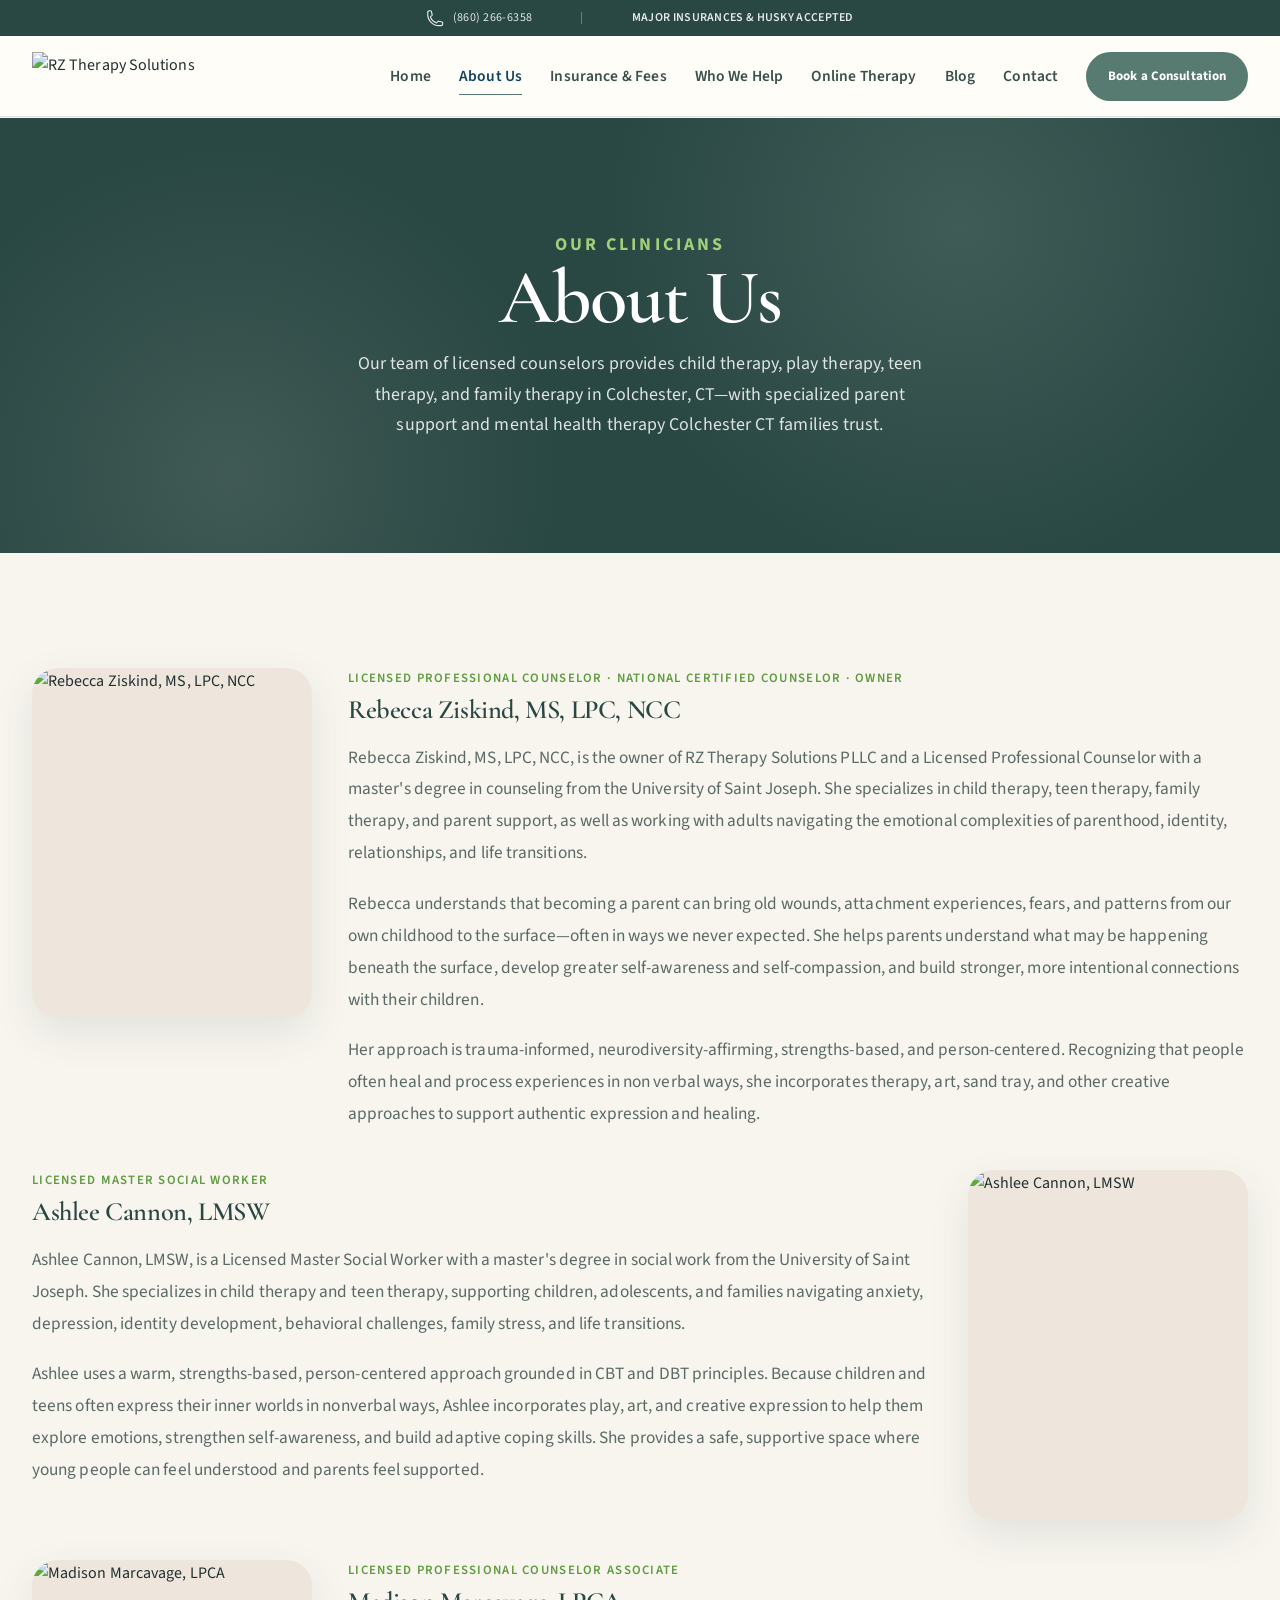
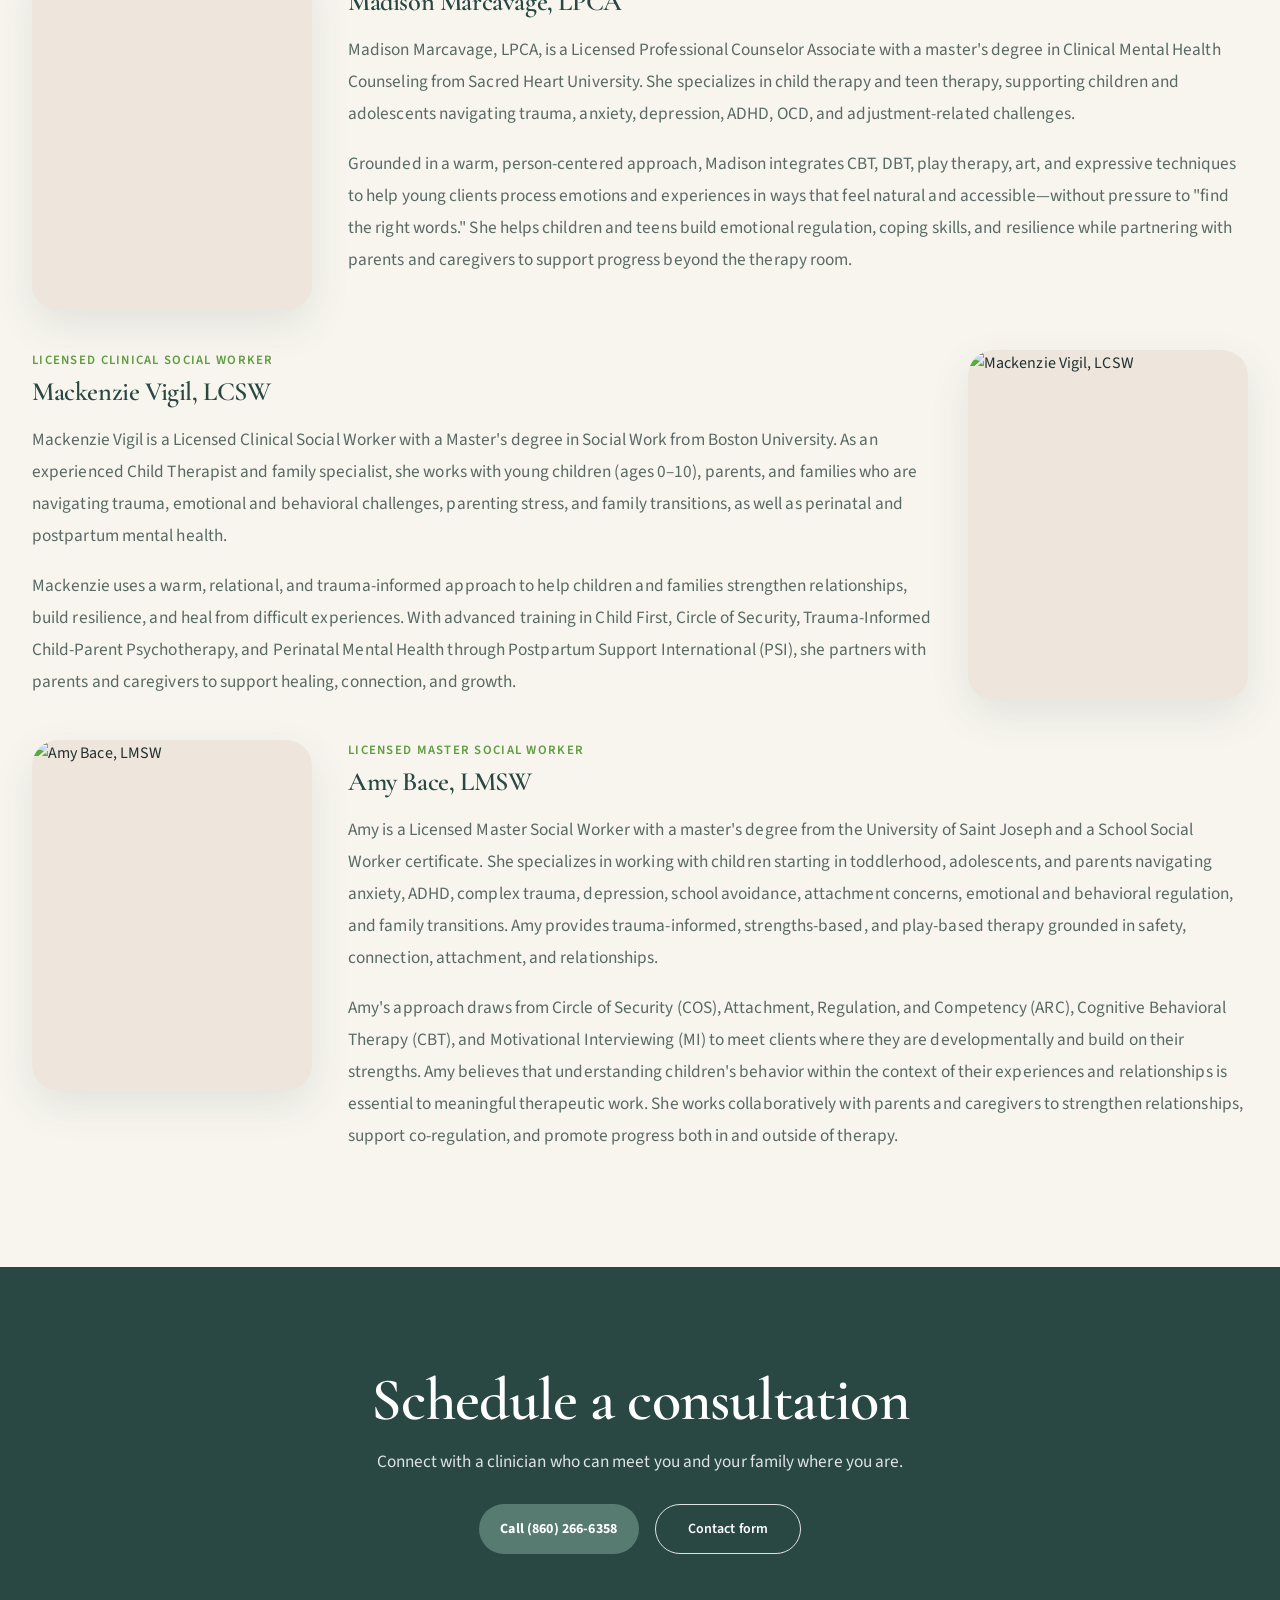
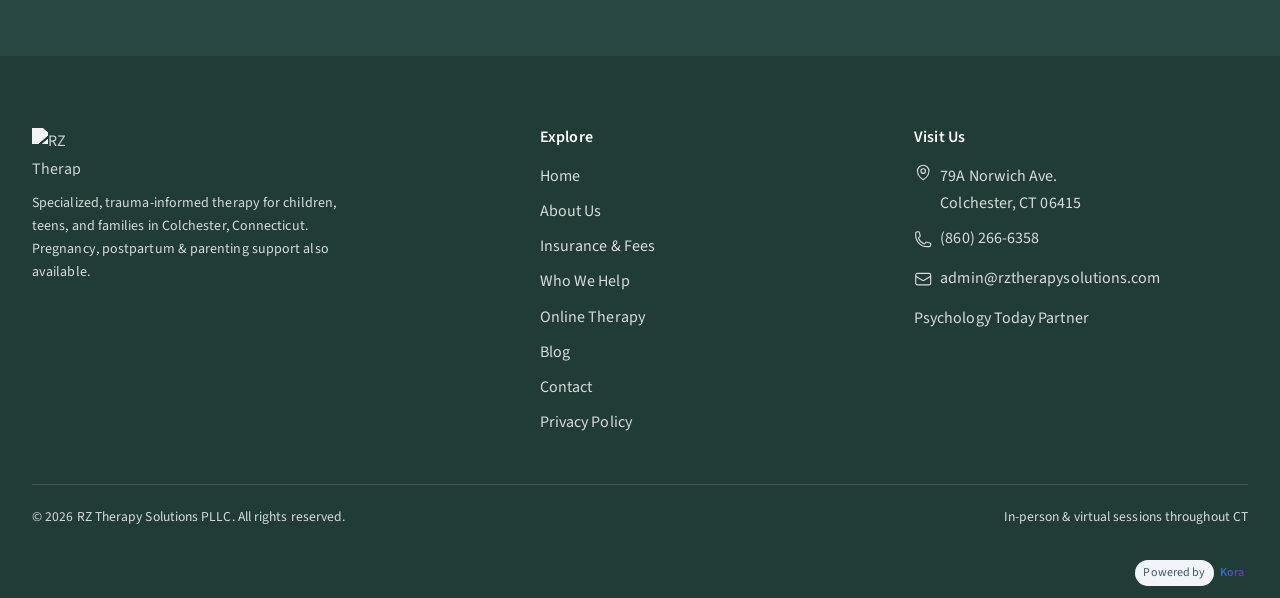
==== commit bdb29735: "SEO audit fixes: keywords, schema, content depth, online therapy page - Update title/meta on Home an" ====
--- a/about-us.html
+++ b/about-us.html
@@ -74,7 +74,7 @@
 <link rel="preload" as="style" href="https://fonts.googleapis.com/css2?family=Cormorant+Garamond:wght@400;600;700&amp;family=Source+Sans+3:wght@400;600;700&amp;display=swap" onload="this.onload=null;this.rel='stylesheet'">
 <noscript><link rel="stylesheet" href="https://fonts.googleapis.com/css2?family=Cormorant+Garamond:wght@400;600;700&amp;family=Source+Sans+3:wght@400;600;700&amp;display=swap"></noscript>
 <!-- KORA_GOOGLE_FONTS_END -->
-<link href="https://rztherapysolutions.com/about-us" rel="canonical"/><meta content="https://rztherapysolutions.com/about-us" property="og:url"/>
+<link href="https://rztherapysolutions.com/about-us" rel="canonical"><meta content="https://rztherapysolutions.com/about-us" property="og:url"/>
 
 </link></link><!-- KORA_FAVICON_START -->
 <link href="https://quseprdus1.blob.core.windows.net/kora-business-images/user-media/23dcfa31-7f3c-4bb3-9e20-6efd0b39302b/de8c94d8-887e-4625-825f-ec262dbc28df/1785749225_0rnelf.png" rel="icon" type="image/png"/>
@@ -104,6 +104,7 @@
 <a class="nav-link px-3 py-2 is-active" data-nav="about" href="about-us.html">About Us</a>
 <a class="nav-link px-3 py-2" data-nav="information" href="information.html">Insurance &amp; Fees</a>
 <a class="nav-link px-3 py-2" data-nav="who-we-help" href="who-we-help.html">Who We Help</a>
+<a class="nav-link px-3 py-2" data-nav="online-therapy" href="online-therapy.html">Online Therapy</a>
 <a class="nav-link px-3 py-2" data-nav="blog" href="blog.html">Blog</a>
 <a class="nav-link px-3 py-2" data-nav="contact" href="contact.html">Contact</a>
 <a class="btn-accent nav-cta ml-3" href="https://docs.google.com/forms/d/e/1FAIpQLSfF6zuo5ClGjlwm2CaCrw7qUr3ugqIcCNRwfdNCmj_59zuRsg/viewform" rel="noopener noreferrer" target="_blank">Book a Consultation</a>
@@ -125,6 +126,7 @@
 <a class="mobile-menu__link is-active" data-nav="about" href="about-us.html">About Us</a>
 <a class="mobile-menu__link" data-nav="information" href="information.html">Insurance &amp; Fees</a>
 <a class="mobile-menu__link" data-nav="who-we-help" href="who-we-help.html">Who We Help</a>
+<a class="mobile-menu__link" data-nav="online-therapy" href="online-therapy.html">Online Therapy</a>
 <a class="mobile-menu__link" data-nav="blog" href="blog.html">Blog</a>
 <a class="mobile-menu__link" data-nav="contact" href="contact.html">Contact</a>
 <a class="btn-accent text-center mt-6 px-6 py-3 font-semibold" href="https://docs.google.com/forms/d/e/1FAIpQLSfF6zuo5ClGjlwm2CaCrw7qUr3ugqIcCNRwfdNCmj_59zuRsg/viewform" rel="noopener noreferrer" target="_blank">Book a Consultation</a>
@@ -239,6 +241,7 @@
 <li><a href="about-us.html">About Us</a></li>
 <li><a href="information.html">Insurance &amp; Fees</a></li>
 <li><a href="who-we-help.html">Who We Help</a></li>
+<li><a href="online-therapy.html">Online Therapy</a></li>
 <li><a href="blog.html">Blog</a></li>
 <li><a href="contact.html">Contact</a></li>
 <li><a href="privacy-policy.html">Privacy Policy</a></li>
--- a/assets/site.css
+++ b/assets/site.css
@@ -1314,6 +1314,13 @@
   font-family: var(--font-body);
   font-weight: 500;
 }
+.challenge-item__desc {
+  margin: 0.75rem 0 0;
+  font-size: 0.875rem;
+  line-height: 1.6;
+  color: var(--color-brand-dark);
+  opacity: 0.85;
+}
 
 /* FAQ accordion */
 .faq-accordion {
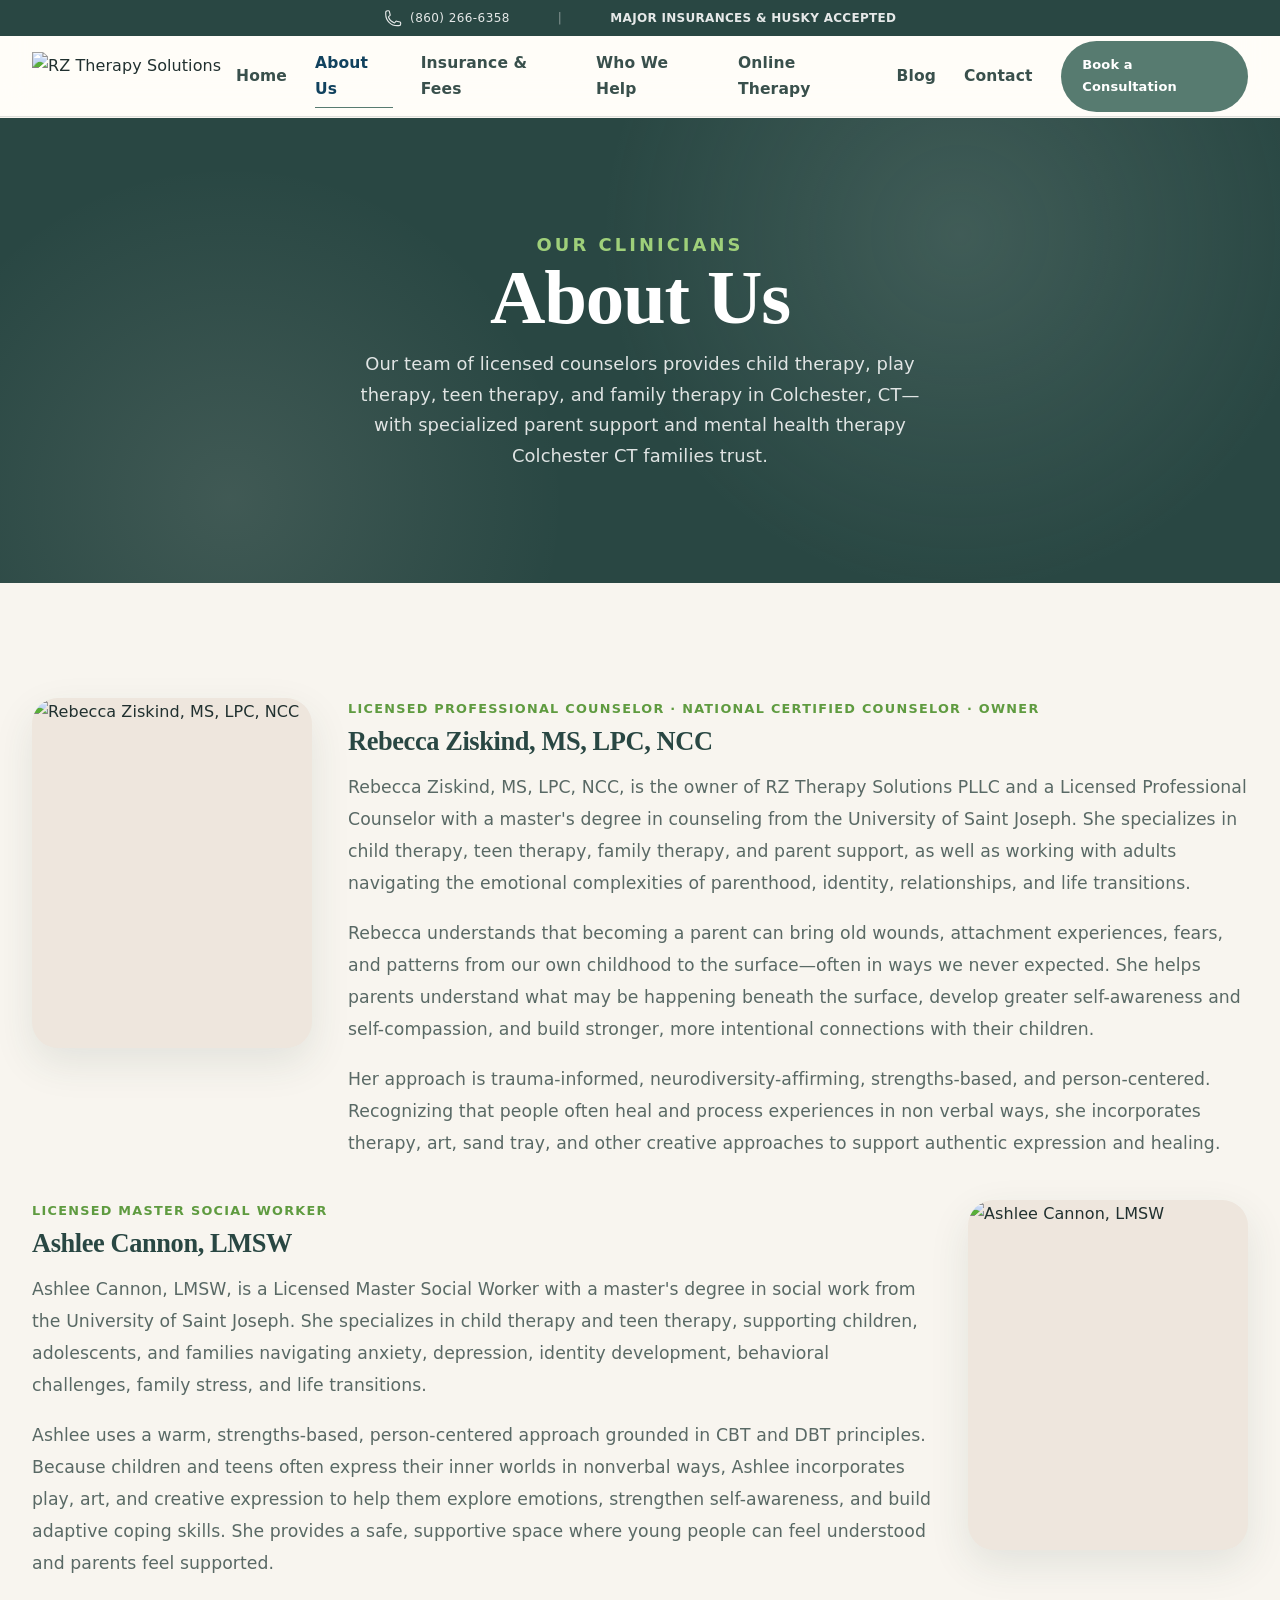
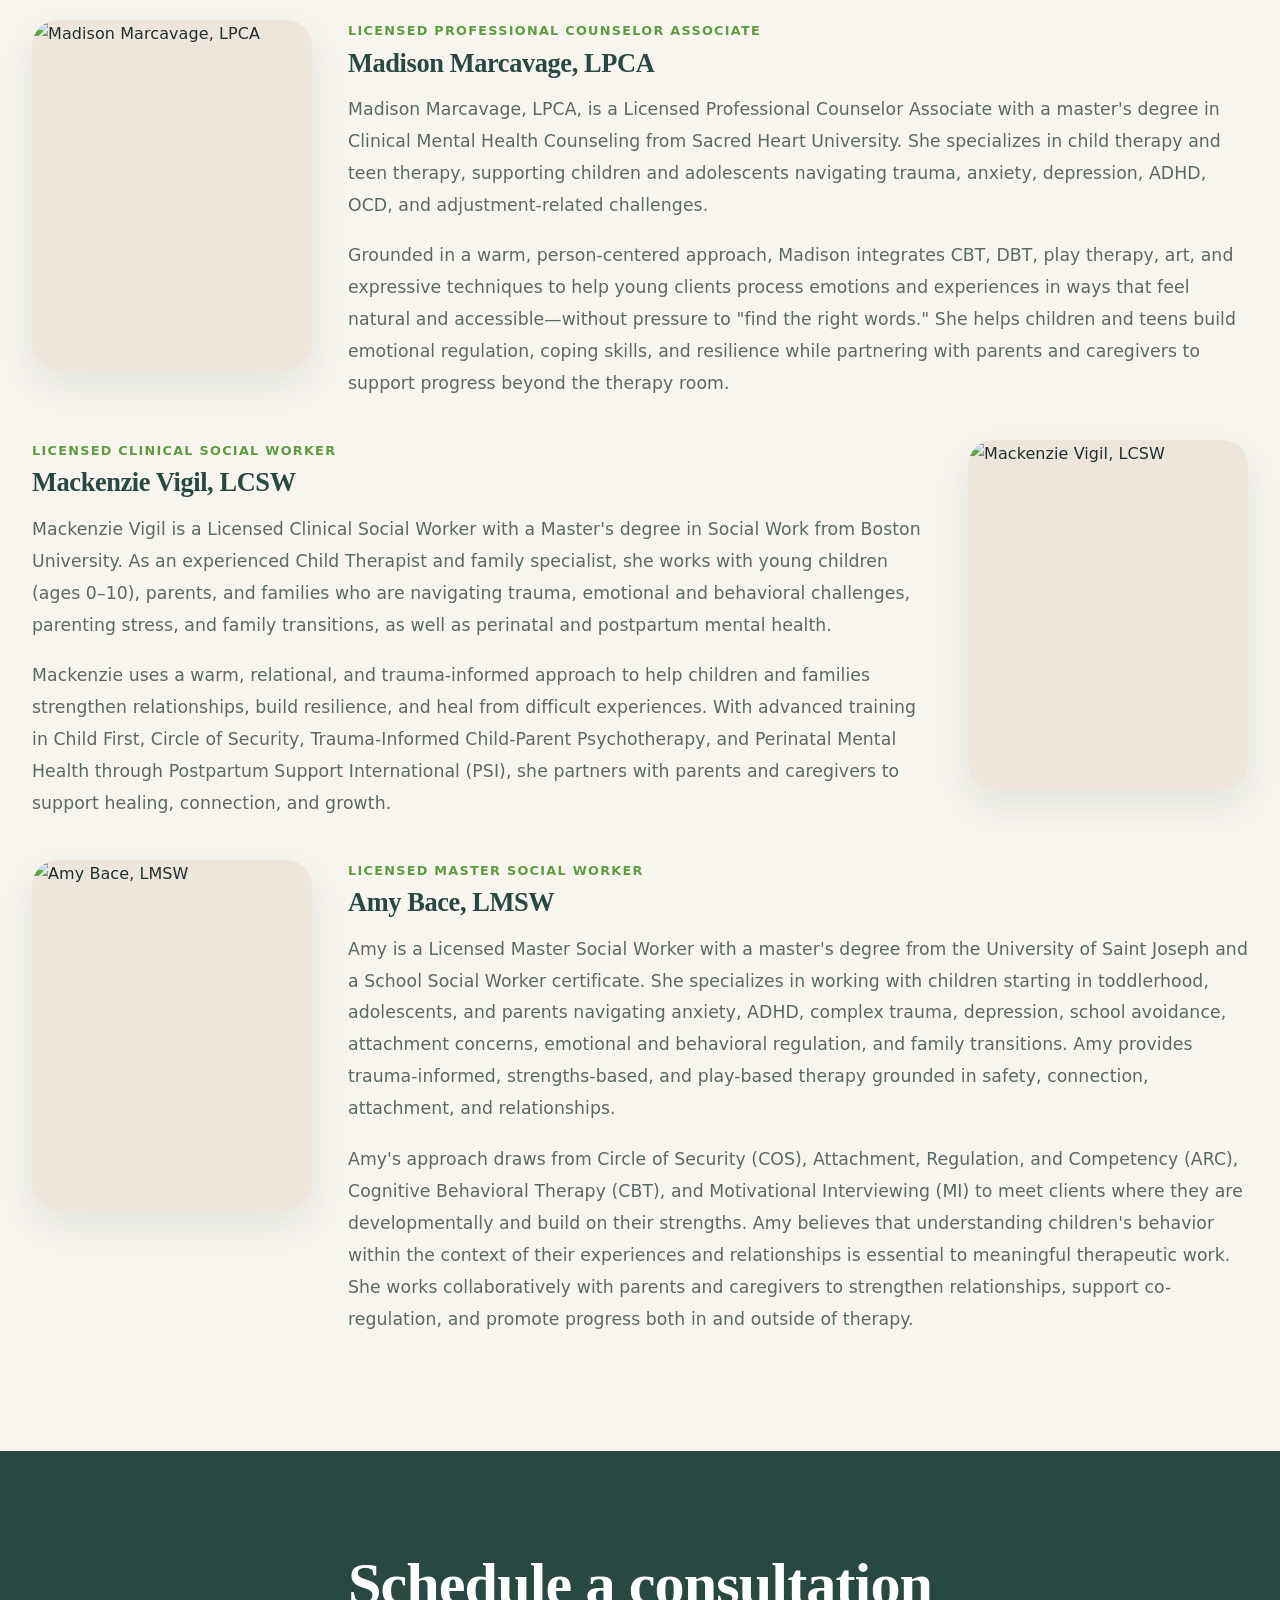
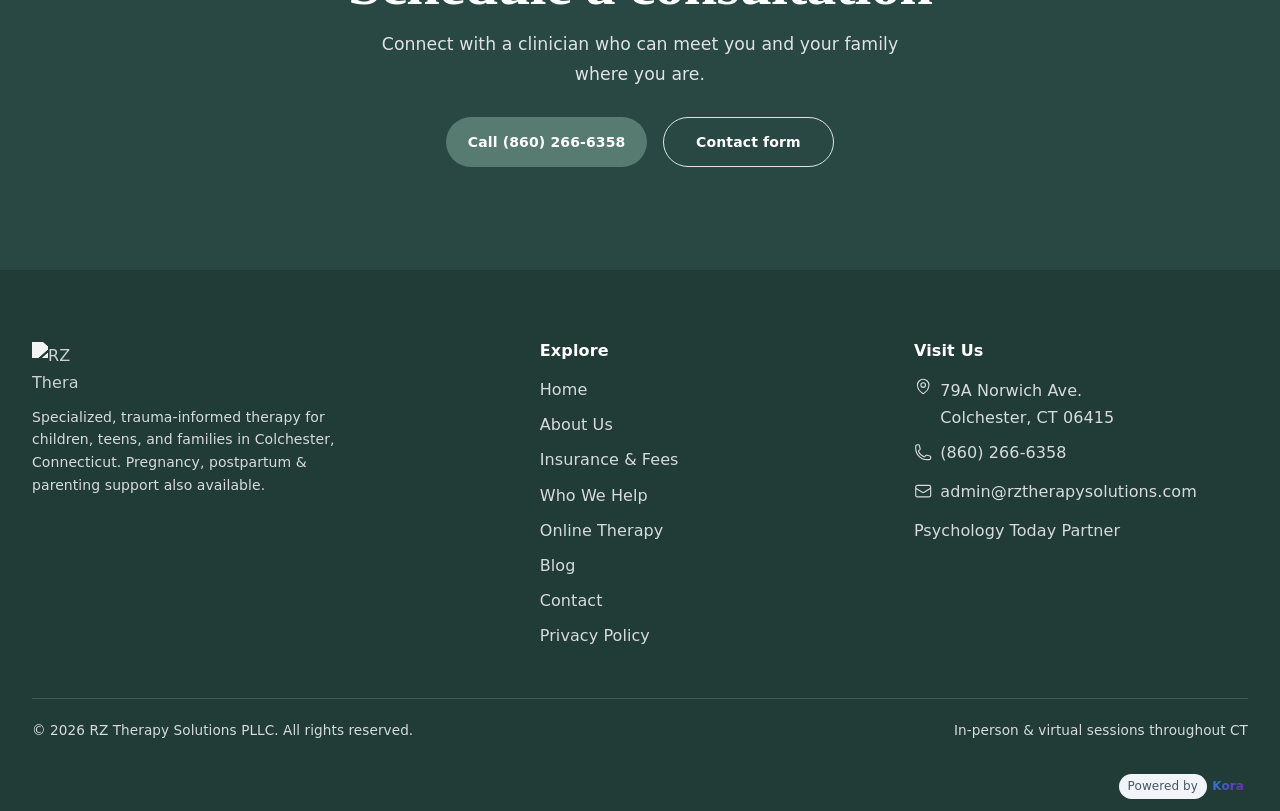
==== commit 13bf7a8d: "Refactor font loading in multiple HTML files to use CSS variables for improved maintainability - Rem" ====
--- a/about-us.html
+++ b/about-us.html
@@ -69,10 +69,7 @@
 }
   </script>
 <!-- KORA_GOOGLE_FONTS_START -->
-<link rel="preconnect" href="https://fonts.googleapis.com">
-<link rel="preconnect" href="https://fonts.gstatic.com" crossorigin>
-<link rel="preload" as="style" href="https://fonts.googleapis.com/css2?family=Cormorant+Garamond:wght@400;600;700&amp;family=Source+Sans+3:wght@400;600;700&amp;display=swap" onload="this.onload=null;this.rel='stylesheet'">
-<noscript><link rel="stylesheet" href="https://fonts.googleapis.com/css2?family=Cormorant+Garamond:wght@400;600;700&amp;family=Source+Sans+3:wght@400;600;700&amp;display=swap"></noscript>
+<!-- kora:fonts --><!-- /kora:fonts -->
 <!-- KORA_GOOGLE_FONTS_END -->
 <link href="https://rztherapysolutions.com/about-us" rel="canonical"><meta content="https://rztherapysolutions.com/about-us" property="og:url"/>
 
@@ -82,6 +79,7 @@
 <!-- KORA_FAVICON_END -->
 </head>
 <body data-page="about">
+<!-- kora:shell:header -->
 <a class="sr-only" href="#main-content">Skip to main content</a>
 <header class="site-header">
 <div class="top-bar py-2 px-4" style="display:block!important;visibility:visible!important;">
@@ -101,7 +99,7 @@
 </a>
 <div class="hidden lg:flex items-center gap-1">
 <a class="nav-link px-3 py-2" data-nav="home" href="index.html">Home</a>
-<a class="nav-link px-3 py-2 is-active" data-nav="about" href="about-us.html">About Us</a>
+<a class="nav-link px-3 py-2" data-nav="about" href="about-us.html">About Us</a>
 <a class="nav-link px-3 py-2" data-nav="information" href="information.html">Insurance &amp; Fees</a>
 <a class="nav-link px-3 py-2" data-nav="who-we-help" href="who-we-help.html">Who We Help</a>
 <a class="nav-link px-3 py-2" data-nav="online-therapy" href="online-therapy.html">Online Therapy</a>
@@ -123,7 +121,7 @@
 </button>
 <nav aria-label="Mobile navigation" class="mobile-menu__nav">
 <a class="mobile-menu__link" data-nav="home" href="index.html">Home</a>
-<a class="mobile-menu__link is-active" data-nav="about" href="about-us.html">About Us</a>
+<a class="mobile-menu__link" data-nav="about" href="about-us.html">About Us</a>
 <a class="mobile-menu__link" data-nav="information" href="information.html">Insurance &amp; Fees</a>
 <a class="mobile-menu__link" data-nav="who-we-help" href="who-we-help.html">Who We Help</a>
 <a class="mobile-menu__link" data-nav="online-therapy" href="online-therapy.html">Online Therapy</a>
@@ -135,6 +133,7 @@
 </div>
 </div>
 <div aria-hidden="true" class="mobile-overlay fixed inset-0 hidden" id="mobile-overlay"></div>
+<!-- /kora:shell:header -->
 <main id="main-content">
 <header class="page-hero">
 <div class="section-inner">
@@ -145,7 +144,7 @@
 </header>
 <section class="section-padding bg-soft">
 <div class="section-inner team-grid">
-<article class="team-member fade-in">
+<article class="team-member fade-in" id="rebecca">
 <div class="team-member__photo">
 <img alt="Rebecca Ziskind, MS, LPC, NCC" decoding="async" height="500" loading="eager" src="https://quseprdus1.blob.core.windows.net/kora-business-images/user-media/23dcfa31-7f3c-4bb3-9e20-6efd0b39302b/de8c94d8-887e-4625-825f-ec262dbc28df/1785749248_jcb5bd.jpg" width="400"/>
 </div>
@@ -159,7 +158,7 @@
 </div>
 </div>
 </article>
-<article class="team-member team-member--reverse fade-in">
+<article class="team-member team-member--reverse fade-in" id="ashlee">
 <div class="team-member__photo">
 <img alt="Ashlee Cannon, LMSW" decoding="async" height="500" loading="lazy" src="https://quseprdus1.blob.core.windows.net/kora-business-images/user-media/23dcfa31-7f3c-4bb3-9e20-6efd0b39302b/de8c94d8-887e-4625-825f-ec262dbc28df/1785749230_nac9is.jpg" width="400"/>
 </div>
@@ -172,7 +171,7 @@
 </div>
 </div>
 </article>
-<article class="team-member fade-in">
+<article class="team-member fade-in" id="madison">
 <div class="team-member__photo">
 <img alt="Madison Marcavage, LPCA" decoding="async" height="500" loading="lazy" src="https://quseprdus1.blob.core.windows.net/kora-business-images/user-media/23dcfa31-7f3c-4bb3-9e20-6efd0b39302b/de8c94d8-887e-4625-825f-ec262dbc28df/1785749242_42jrnd.jpg" width="400"/>
 </div>
@@ -185,7 +184,7 @@
 </div>
 </div>
 </article>
-<article class="team-member team-member--reverse fade-in">
+<article class="team-member team-member--reverse fade-in" id="mackenzie">
 <div class="team-member__photo">
 <img alt="Mackenzie Vigil, LCSW" decoding="async" height="500" loading="lazy" src="https://quseprdus1.blob.core.windows.net/kora-business-images/user-media/23dcfa31-7f3c-4bb3-9e20-6efd0b39302b/de8c94d8-887e-4625-825f-ec262dbc28df/1785749237_h22kj5.jpg" width="400"/>
 </div>
@@ -198,7 +197,7 @@
 </div>
 </div>
 </article>
-<article class="team-member fade-in">
+<article class="team-member fade-in" id="amy">
 <div class="team-member__photo">
 <img alt="Amy Bace, LMSW" decoding="async" height="500" loading="lazy" src="https://quseprdus1.blob.core.windows.net/kora-business-images/v2-uploads/23dcfa31-7f3c-4bb3-9e20-6efd0b39302b/cc1644d4-ad0a-4b5e-aac1-2f6a4ac6e03f-image1.png" width="400"/>
 </div>
@@ -224,6 +223,7 @@
 </div>
 </section>
 </main>
+<!-- kora:shell:footer -->
 <footer class="site-footer">
 <div class="footer-grid">
 <div>
@@ -279,6 +279,7 @@
 <p>In-person &amp; virtual sessions throughout CT</p>
 </div>
 </footer>
+<!-- /kora:shell:footer -->
 <script defer="" src="js/main.js"></script>
 
 <!-- KORA_TRACKING_EVENTS_START -->
--- a/assets/site.css
+++ b/assets/site.css
@@ -1314,6 +1314,63 @@
   font-family: var(--font-body);
   font-weight: 500;
 }
+/* Team carousel — mobile swipe, desktop grid */
+.team-carousel__track {
+  display: flex;
+  overflow-x: auto;
+  scroll-snap-type: x mandatory;
+  -webkit-overflow-scrolling: touch;
+  gap: 1.25rem;
+  padding-bottom: 0.5rem;
+  scrollbar-width: none;
+}
+.team-carousel__track::-webkit-scrollbar { display: none; }
+.team-carousel__slide {
+  flex: 0 0 72%;
+  scroll-snap-align: center;
+  text-align: center;
+}
+.team-carousel__dots {
+  display: flex;
+  justify-content: center;
+  gap: 0.5rem;
+  margin-top: 1rem;
+}
+.team-carousel__dot {
+  width: 8px;
+  height: 8px;
+  border-radius: 50%;
+  border: none;
+  padding: 0;
+  background: var(--color-brand-muted, #aaa);
+  opacity: 0.35;
+  cursor: pointer;
+  transition: opacity 0.2s, transform 0.2s;
+}
+.team-carousel__dot.is-active {
+  opacity: 1;
+  transform: scale(1.3);
+  background: var(--color-brand-accent, #577b70);
+}
+@media (min-width: 640px) {
+  .team-carousel__slide { flex: 0 0 45%; }
+}
+@media (min-width: 1024px) {
+  .team-carousel__track {
+    display: grid;
+    grid-template-columns: repeat(5, 1fr);
+    overflow: visible;
+    gap: 1.5rem;
+  }
+  .team-carousel__slide { flex: none; }
+  .team-carousel__dots { display: none; }
+  .team-carousel__slide .team-member__photo {
+    max-width: 220px;
+    margin-left: auto;
+    margin-right: auto;
+  }
+}
+
 .challenge-item__desc {
   margin: 0.75rem 0 0;
   font-size: 0.875rem;
--- a/assets/premium.css
+++ b/assets/premium.css
@@ -18,11 +18,11 @@
 body{
   background:var(--rz-cream);
   color:var(--rz-ink);
-  font-family:"Source Sans 3",system-ui,sans-serif;
+  font-family:var(--kora-font-body, "Source Sans 3"), system-ui,sans-serif;
   letter-spacing:.005em;
 }
 h1,h2,h3,h4,.font-heading{
-  font-family:"Cormorant Garamond",Georgia,serif;
+  font-family:var(--kora-font-heading, "Cormorant Garamond"), Georgia,serif;
   color:var(--rz-deep);
   letter-spacing:-.015em;
 }
